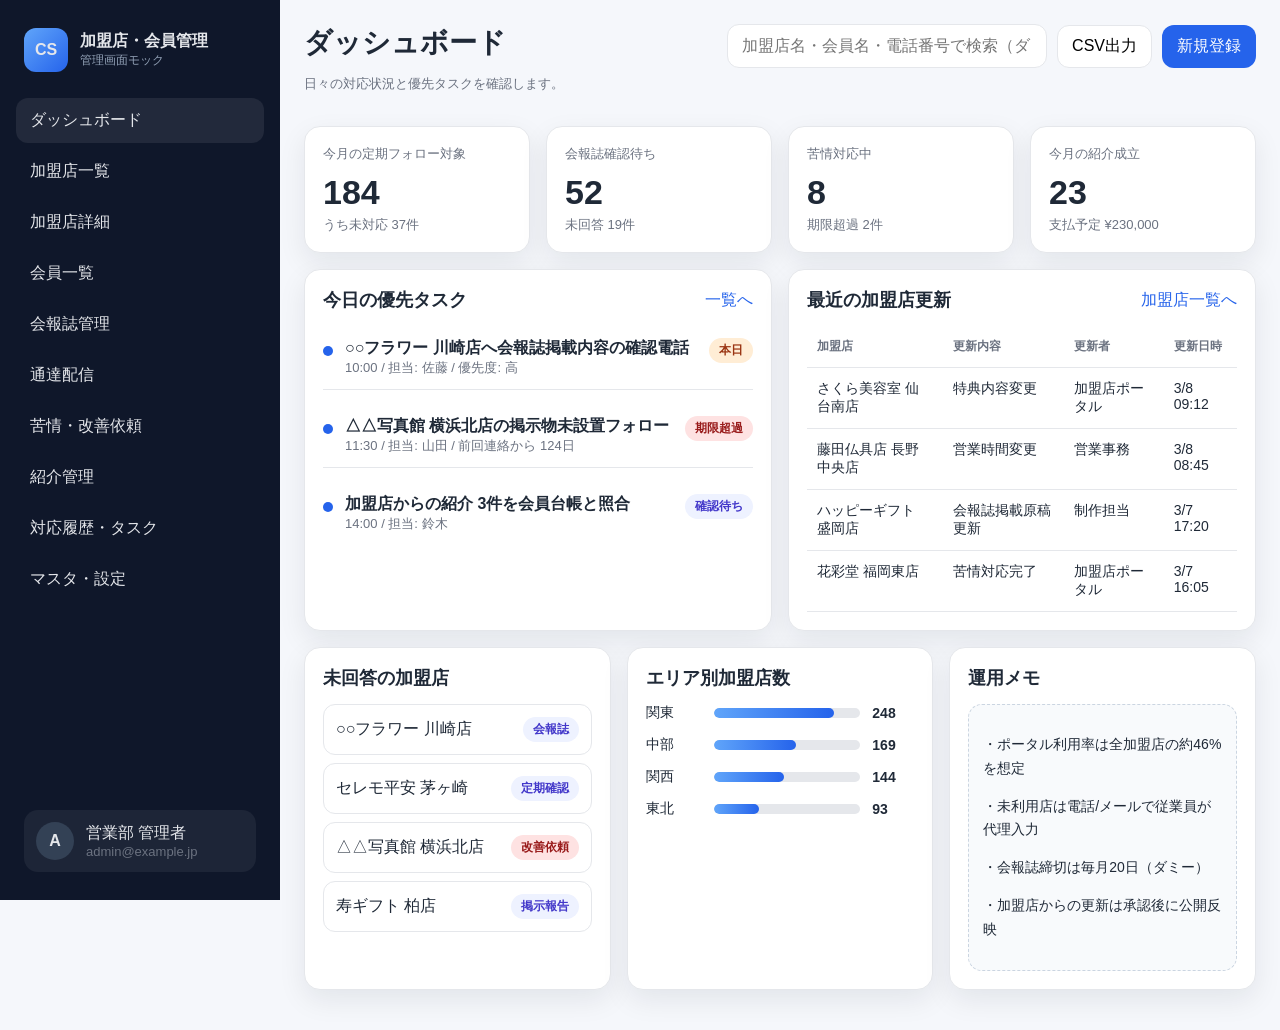
==== admin.html @ 4eaa5483 "Add files via upload" ====
<!DOCTYPE html>
<html lang="ja">
<head>
  <meta charset="UTF-8" />
  <meta name="viewport" content="width=device-width, initial-scale=1.0" />
  <title>管理画面モックアップ</title>
  <link rel="stylesheet" href="admin.css" />
</head>
<body>
  <div class="app-shell">
    <aside class="sidebar" id="sidebar">
      <div class="brand">
        <div class="brand-mark">CS</div>
        <div>
          <div class="brand-title">加盟店・会員管理</div>
          <div class="brand-sub">管理画面モック</div>
        </div>
      </div>

      <nav class="nav">
        <button class="nav-item active" data-page="dashboard">ダッシュボード</button>
        <button class="nav-item" data-page="merchants">加盟店一覧</button>
        <button class="nav-item" data-page="merchant-detail">加盟店詳細</button>
        <button class="nav-item" data-page="members">会員一覧</button>
        <button class="nav-item" data-page="magazine">会報誌管理</button>
        <button class="nav-item" data-page="notifications">通達配信</button>
        <button class="nav-item" data-page="complaints">苦情・改善依頼</button>
        <button class="nav-item" data-page="referrals">紹介管理</button>
        <button class="nav-item" data-page="tasks">対応履歴・タスク</button>
        <button class="nav-item" data-page="settings">マスタ・設定</button>
      </nav>

      <div class="sidebar-footer">
        <div class="user-chip">
          <div class="avatar">A</div>
          <div>
            <div class="user-name">営業部 管理者</div>
            <div class="muted">admin@example.jp</div>
          </div>
        </div>
      </div>
    </aside>

    <main class="main">
      <header class="topbar">
        <div class="topbar-left">
          <button class="icon-btn mobile-only" id="menuToggle">☰</button>
          <div>
            <h1 id="pageTitle">ダッシュボード</h1>
            <p class="muted" id="pageDesc">日々の対応状況と優先タスクを確認します。</p>
          </div>
        </div>
        <div class="topbar-actions">
          <input class="search" type="text" placeholder="加盟店名・会員名・電話番号で検索（ダミー）" />
          <button class="btn btn-secondary">CSV出力</button>
          <button class="btn btn-primary">新規登録</button>
        </div>
      </header>

      <section class="page active" data-page="dashboard">
        <div class="grid cols-4">
          <div class="stat-card"><div class="stat-label">今月の定期フォロー対象</div><div class="stat-value">184</div><div class="stat-sub">うち未対応 37件</div></div>
          <div class="stat-card"><div class="stat-label">会報誌確認待ち</div><div class="stat-value">52</div><div class="stat-sub">未回答 19件</div></div>
          <div class="stat-card"><div class="stat-label">苦情対応中</div><div class="stat-value">8</div><div class="stat-sub">期限超過 2件</div></div>
          <div class="stat-card"><div class="stat-label">今月の紹介成立</div><div class="stat-value">23</div><div class="stat-sub">支払予定 ¥230,000</div></div>
        </div>

        <div class="grid cols-2">
          <div class="panel">
            <div class="panel-header">
              <h2>今日の優先タスク</h2>
              <button class="text-btn" data-page-link="tasks">一覧へ</button>
            </div>
            <div class="timeline">
              <div class="timeline-item">
                <div class="dot"></div>
                <div>
                  <div class="item-title">○○フラワー 川崎店へ会報誌掲載内容の確認電話</div>
                  <div class="muted">10:00 / 担当: 佐藤 / 優先度: 高</div>
                </div>
                <span class="badge warning">本日</span>
              </div>
              <div class="timeline-item">
                <div class="dot"></div>
                <div>
                  <div class="item-title">△△写真館 横浜北店の掲示物未設置フォロー</div>
                  <div class="muted">11:30 / 担当: 山田 / 前回連絡から 124日</div>
                </div>
                <span class="badge danger">期限超過</span>
              </div>
              <div class="timeline-item">
                <div class="dot"></div>
                <div>
                  <div class="item-title">加盟店からの紹介 3件を会員台帳と照合</div>
                  <div class="muted">14:00 / 担当: 鈴木</div>
                </div>
                <span class="badge">確認待ち</span>
              </div>
            </div>
          </div>

          <div class="panel">
            <div class="panel-header">
              <h2>最近の加盟店更新</h2>
              <button class="text-btn" data-page-link="merchants">加盟店一覧へ</button>
            </div>
            <table class="table">
              <thead>
                <tr><th>加盟店</th><th>更新内容</th><th>更新者</th><th>更新日時</th></tr>
              </thead>
              <tbody>
                <tr><td>さくら美容室 仙台南店</td><td>特典内容変更</td><td>加盟店ポータル</td><td>3/8 09:12</td></tr>
                <tr><td>藤田仏具店 長野中央店</td><td>営業時間変更</td><td>営業事務</td><td>3/8 08:45</td></tr>
                <tr><td>ハッピーギフト 盛岡店</td><td>会報誌掲載原稿更新</td><td>制作担当</td><td>3/7 17:20</td></tr>
                <tr><td>花彩堂 福岡東店</td><td>苦情対応完了</td><td>加盟店ポータル</td><td>3/7 16:05</td></tr>
              </tbody>
            </table>
          </div>
        </div>

        <div class="grid cols-3">
          <div class="panel">
            <div class="panel-header"><h2>未回答の加盟店</h2></div>
            <div class="list">
              <div class="list-row"><span>○○フラワー 川崎店</span><span class="badge">会報誌</span></div>
              <div class="list-row"><span>セレモ平安 茅ヶ崎</span><span class="badge">定期確認</span></div>
              <div class="list-row"><span>△△写真館 横浜北店</span><span class="badge danger">改善依頼</span></div>
              <div class="list-row"><span>寿ギフト 柏店</span><span class="badge">掲示報告</span></div>
            </div>
          </div>
          <div class="panel">
            <div class="panel-header"><h2>エリア別加盟店数</h2></div>
            <div class="fake-chart">
              <div class="bar-row"><span>関東</span><div class="bar"><i style="width:82%"></i></div><b>248</b></div>
              <div class="bar-row"><span>中部</span><div class="bar"><i style="width:56%"></i></div><b>169</b></div>
              <div class="bar-row"><span>関西</span><div class="bar"><i style="width:48%"></i></div><b>144</b></div>
              <div class="bar-row"><span>東北</span><div class="bar"><i style="width:31%"></i></div><b>93</b></div>
            </div>
          </div>
          <div class="panel">
            <div class="panel-header"><h2>運用メモ</h2></div>
            <div class="note-box">
              <p>・ポータル利用率は全加盟店の約46%を想定</p>
              <p>・未利用店は電話/メールで従業員が代理入力</p>
              <p>・会報誌締切は毎月20日（ダミー）</p>
              <p>・加盟店からの更新は承認後に公開反映</p>
            </div>
          </div>
        </div>
      </section>

      <section class="page" data-page="merchants">
        <div class="panel">
          <div class="panel-header">
            <h2>加盟店一覧</h2>
            <div class="filters">
              <span class="chip active">すべて</span>
              <span class="chip">会報誌確認待ち</span>
              <span class="chip">定期フォロー対象</span>
              <span class="chip">ポータル未利用</span>
              <span class="chip">紹介実績あり</span>
            </div>
          </div>
          <table class="table">
            <thead>
              <tr>
                <th>加盟店名</th><th>エリア</th><th>運用区分</th><th>特典</th><th>最終連絡日</th><th>ステータス</th><th></th>
              </tr>
            </thead>
            <tbody>
              <tr>
                <td>○○フラワー 川崎店</td><td>関東</td><td>ポータル利用</td><td>供花 5%OFF</td><td>2025/12/21</td><td><span class="badge warning">会報誌確認待ち</span></td>
                <td><button class="text-btn" data-page-link="merchant-detail">詳細</button></td>
              </tr>
              <tr>
                <td>△△写真館 横浜北店</td><td>関東</td><td>電話中心</td><td>遺影写真 1枚無料</td><td>2025/11/04</td><td><span class="badge danger">改善依頼中</span></td>
                <td><button class="text-btn" data-page-link="merchant-detail">詳細</button></td>
              </tr>
              <tr>
                <td>さくら美容室 仙台南店</td><td>東北</td><td>ポータル利用</td><td>着付け 10%OFF</td><td>2026/03/08</td><td><span class="badge success">更新申請あり</span></td>
                <td><button class="text-btn" data-page-link="merchant-detail">詳細</button></td>
              </tr>
              <tr>
                <td>藤田仏具店 長野中央店</td><td>中部</td><td>メール中心</td><td>位牌刻印 無料</td><td>2026/02/27</td><td><span class="badge">通常</span></td>
                <td><button class="text-btn" data-page-link="merchant-detail">詳細</button></td>
              </tr>
              <tr>
                <td>花彩堂 福岡東店</td><td>九州</td><td>ポータル利用</td><td>供花配送 無料</td><td>2026/03/07</td><td><span class="badge success">対応完了</span></td>
                <td><button class="text-btn" data-page-link="merchant-detail">詳細</button></td>
              </tr>
            </tbody>
          </table>
        </div>
      </section>

      <section class="page" data-page="merchant-detail">
        <div class="grid cols-3 detail-grid">
          <div class="panel span-2">
            <div class="panel-header">
              <h2>加盟店詳細</h2>
              <div>
                <span class="badge success">契約中</span>
                <span class="badge">ポータル利用店</span>
              </div>
            </div>
            <div class="form-grid">
              <label>加盟店名<input value="○○フラワー 川崎店" /></label>
              <label>法人名<input value="株式会社サンプルフラワー" /></label>
              <label>担当者<input value="田中 花子" /></label>
              <label>電話番号<input value="044-123-4567" /></label>
              <label>メールアドレス<input value="shop-kawasaki@example.jp" /></label>
              <label>最終連絡日<input value="2025-12-21" /></label>
              <label class="span-2">住所<input value="神奈川県川崎市川崎区..." /></label>
              <label class="span-2">会員特典<input value="供花 5%OFF / 初回配送無料" /></label>
              <label class="span-2">掲載紹介文<textarea>地域密着で供花・法要装花を承っております。会員さまには供花5%OFFをご提供。</textarea></label>
            </div>
            <div class="actions">
              <button class="btn btn-secondary">下書き保存</button>
              <button class="btn btn-primary">更新反映</button>
            </div>
          </div>

          <div class="panel">
            <div class="panel-header"><h2>右サイド情報</h2></div>
            <div class="list">
              <div class="list-row"><span>会報誌掲載</span><span class="badge success">確認済み</span></div>
              <div class="list-row"><span>掲示物設置</span><span class="badge warning">写真未提出</span></div>
              <div class="list-row"><span>紹介件数(今月)</span><strong>2件</strong></div>
              <div class="list-row"><span>苦情件数(累計)</span><strong>1件</strong></div>
            </div>
          </div>
        </div>

        <div class="grid cols-2">
          <div class="panel">
            <div class="panel-header"><h2>対応履歴</h2></div>
            <div class="timeline compact">
              <div class="timeline-item"><div class="dot"></div><div><div class="item-title">会報誌掲載内容の確認</div><div class="muted">2026/03/01 / 電話 / 担当: 佐藤</div></div></div>
              <div class="timeline-item"><div class="dot"></div><div><div class="item-title">掲示物設置依頼メール送信</div><div class="muted">2026/02/25 / メール / 担当: 山田</div></div></div>
              <div class="timeline-item"><div class="dot"></div><div><div class="item-title">定期フォロー（変更なし）</div><div class="muted">2025/12/21 / 電話 / 担当: 鈴木</div></div></div>
            </div>
          </div>

          <div class="panel">
            <div class="panel-header"><h2>会報誌・POP関連</h2></div>
            <div class="card-stack">
              <div class="sub-card">
                <div class="sub-card-title">次号会報誌 原稿</div>
                <div class="muted">締切: 2026/03/20 / 状態: 確認済み</div>
              </div>
              <div class="sub-card">
                <div class="sub-card-title">店舗POP（A4）</div>
                <div class="muted">最終出力: 2026/02/15 / 状態: 再送待ち</div>
              </div>
              <div class="sub-card">
                <div class="sub-card-title">掲載画像</div>
                <div class="muted">店舗外観 1枚 / 供花写真 2枚</div>
              </div>
            </div>
          </div>
        </div>
      </section>

      <section class="page" data-page="members">
        <div class="panel">
          <div class="panel-header"><h2>会員一覧</h2></div>
          <table class="table">
            <thead><tr><th>会員番号</th><th>氏名</th><th>入会日</th><th>入会経路</th><th>紹介元加盟店</th><th>状態</th></tr></thead>
            <tbody>
              <tr><td>M-000128</td><td>山田 太郎</td><td>2026/02/18</td><td>葬祭サービス利用</td><td>○○フラワー 川崎店</td><td><span class="badge success">有効</span></td></tr>
              <tr><td>M-000129</td><td>鈴木 花子</td><td>2026/02/20</td><td>紹介登録</td><td>花彩堂 福岡東店</td><td><span class="badge success">有効</span></td></tr>
              <tr><td>M-000130</td><td>田中 一郎</td><td>2026/02/28</td><td>冠婚サービス利用</td><td>-</td><td><span class="badge">仮登録</span></td></tr>
            </tbody>
          </table>
        </div>
      </section>

      <section class="page" data-page="magazine">
        <div class="grid cols-2">
          <div class="panel">
            <div class="panel-header"><h2>次号進行状況</h2></div>
            <div class="list">
              <div class="list-row"><span>掲載対象加盟店</span><strong>120店</strong></div>
              <div class="list-row"><span>確認済み</span><strong>68店</strong></div>
              <div class="list-row"><span>修正あり</span><strong>14店</strong></div>
              <div class="list-row"><span>未回答</span><strong>38店</strong></div>
            </div>
          </div>
          <div class="panel">
            <div class="panel-header"><h2>掲載確認待ち</h2></div>
            <div class="list">
              <div class="list-row"><span>○○フラワー 川崎店</span><span class="badge warning">未回答</span></div>
              <div class="list-row"><span>セレモ平安 茅ヶ崎</span><span class="badge warning">未回答</span></div>
              <div class="list-row"><span>寿ギフト 柏店</span><span class="badge">修正依頼</span></div>
            </div>
          </div>
        </div>
      </section>

      <section class="page" data-page="notifications">
        <div class="grid cols-2">
          <div class="panel">
            <div class="panel-header"><h2>通達作成</h2></div>
            <div class="form-grid">
              <label class="span-2">件名<input value="会報誌掲載内容ご確認のお願い" /></label>
              <label>宛先区分<select><option>全加盟店</option><option>関東エリア</option><option>会報誌掲載対象のみ</option></select></label>
              <label>送信方法<select><option>メール＋ポータル通知</option><option>メールのみ</option></select></label>
              <label class="span-2">本文<textarea>次号会報誌に掲載予定の内容をご確認ください。ポータルからご回答をお願いいたします。</textarea></label>
            </div>
            <div class="actions"><button class="btn btn-secondary">下書き保存</button><button class="btn btn-primary">送信</button></div>
          </div>
          <div class="panel">
            <div class="panel-header"><h2>送信履歴</h2></div>
            <table class="table">
              <thead><tr><th>件名</th><th>対象</th><th>送信日</th><th>状態</th></tr></thead>
              <tbody>
                <tr><td>会報誌掲載内容ご確認のお願い</td><td>掲載対象 120店</td><td>2026/03/01</td><td><span class="badge success">送信済み</span></td></tr>
                <tr><td>掲示物設置報告のお願い</td><td>全加盟店</td><td>2026/02/15</td><td><span class="badge success">送信済み</span></td></tr>
                <tr><td>年末年始営業時間確認</td><td>全加盟店</td><td>2025/12/01</td><td><span class="badge">完了</span></td></tr>
              </tbody>
            </table>
          </div>
        </div>
      </section>

      <section class="page" data-page="complaints">
        <div class="panel">
          <div class="panel-header"><h2>苦情・改善依頼</h2></div>
          <table class="table">
            <thead><tr><th>受付日</th><th>加盟店</th><th>内容</th><th>期限</th><th>状態</th></tr></thead>
            <tbody>
              <tr><td>2026/03/03</td><td>△△写真館 横浜北店</td><td>特典適用の説明不足</td><td>2026/03/10</td><td><span class="badge danger">対応中</span></td></tr>
              <tr><td>2026/02/26</td><td>花彩堂 福岡東店</td><td>接客態度に関するご意見</td><td>2026/03/05</td><td><span class="badge success">完了</span></td></tr>
            </tbody>
          </table>
        </div>
      </section>

      <section class="page" data-page="referrals">
        <div class="grid cols-2">
          <div class="panel">
            <div class="panel-header"><h2>紹介実績</h2></div>
            <table class="table">
              <thead><tr><th>紹介日</th><th>加盟店</th><th>被紹介者</th><th>成立日</th><th>紹介料</th><th>状態</th></tr></thead>
              <tbody>
                <tr><td>2026/02/10</td><td>○○フラワー 川崎店</td><td>山田 太郎</td><td>2026/02/18</td><td>¥10,000</td><td><span class="badge success">支払対象</span></td></tr>
                <tr><td>2026/02/13</td><td>花彩堂 福岡東店</td><td>鈴木 花子</td><td>2026/02/20</td><td>¥10,000</td><td><span class="badge success">支払対象</span></td></tr>
                <tr><td>2026/03/01</td><td>藤田仏具店 長野中央店</td><td>高橋 次郎</td><td>-</td><td>-</td><td><span class="badge">照合中</span></td></tr>
              </tbody>
            </table>
          </div>
          <div class="panel">
            <div class="panel-header"><h2>月次集計</h2></div>
            <div class="list">
              <div class="list-row"><span>2月 紹介成立件数</span><strong>18件</strong></div>
              <div class="list-row"><span>2月 支払予定額</span><strong>¥180,000</strong></div>
              <div class="list-row"><span>今月 受付件数</span><strong>6件</strong></div>
            </div>
          </div>
        </div>
      </section>

      <section class="page" data-page="tasks">
        <div class="panel">
          <div class="panel-header"><h2>対応履歴・タスク一覧</h2></div>
          <table class="table">
            <thead><tr><th>期限</th><th>加盟店</th><th>内容</th><th>担当</th><th>状態</th></tr></thead>
            <tbody>
              <tr><td>2026/03/08</td><td>○○フラワー 川崎店</td><td>会報誌確認の電話</td><td>佐藤</td><td><span class="badge warning">本日対応</span></td></tr>
              <tr><td>2026/03/07</td><td>△△写真館 横浜北店</td><td>改善依頼フォロー</td><td>山田</td><td><span class="badge danger">期限超過</span></td></tr>
              <tr><td>2026/03/12</td><td>寿ギフト 柏店</td><td>掲示写真提出の再依頼</td><td>鈴木</td><td><span class="badge">未着手</span></td></tr>
            </tbody>
          </table>
        </div>
      </section>

      <section class="page" data-page="settings">
        <div class="grid cols-3">
          <div class="panel"><div class="panel-header"><h2>マスタ</h2></div><div class="list"><div class="list-row"><span>エリア</span><span>9区分</span></div><div class="list-row"><span>業種</span><span>17種別</span></div><div class="list-row"><span>対応種別</span><span>12種別</span></div></div></div>
          <div class="panel"><div class="panel-header"><h2>通知設定</h2></div><div class="list"><div class="list-row"><span>未回答リマインド</span><span>7日後</span></div><div class="list-row"><span>会報誌締切前通知</span><span>3日前</span></div></div></div>
          <div class="panel"><div class="panel-header"><h2>権限</h2></div><div class="list"><div class="list-row"><span>管理者</span><span>3名</span></div><div class="list-row"><span>営業担当</span><span>12名</span></div><div class="list-row"><span>制作担当</span><span>4名</span></div></div></div>
        </div>
      </section>
    </main>
  </div>

  <script src="admin.js"></script>
</body>
</html>
---- admin.css ----
* { box-sizing: border-box; }
:root{
  --bg:#f5f7fb; --panel:#ffffff; --line:#e5e7eb; --text:#1f2937; --muted:#6b7280;
  --primary:#2563eb; --primary-soft:#dbeafe; --success:#16a34a; --warning:#d97706; --danger:#dc2626;
  --shadow: 0 10px 28px rgba(15,23,42,.08);
  --radius: 16px;
}
html,body{margin:0;padding:0;font-family:-apple-system,BlinkMacSystemFont,"Segoe UI",sans-serif;color:var(--text);background:var(--bg);}
button,input,select,textarea{font:inherit;}
.app-shell{display:grid;grid-template-columns:280px 1fr;min-height:100vh;}
.sidebar{background:#0f172a;color:#e5e7eb;padding:20px 16px;display:flex;flex-direction:column;gap:18px;position:sticky;top:0;height:100vh;}
.brand{display:flex;align-items:center;gap:12px;padding:8px;}
.brand-mark{width:44px;height:44px;border-radius:12px;background:linear-gradient(135deg,#60a5fa,#2563eb);display:grid;place-items:center;font-weight:700;}
.brand-title{font-weight:700;}
.brand-sub{font-size:12px;color:#94a3b8;}
.nav{display:flex;flex-direction:column;gap:6px;}
.nav-item{background:transparent;color:inherit;border:0;text-align:left;padding:12px 14px;border-radius:12px;cursor:pointer;}
.nav-item:hover,.nav-item.active{background:rgba(255,255,255,.08);}
.sidebar-footer{margin-top:auto;padding:8px;}
.user-chip{display:flex;align-items:center;gap:12px;background:rgba(255,255,255,.06);padding:12px;border-radius:14px;}
.avatar{width:38px;height:38px;border-radius:50%;background:#334155;display:grid;place-items:center;font-weight:700;}
.main{padding:24px;}
.topbar{display:flex;justify-content:space-between;gap:16px;align-items:flex-start;margin-bottom:20px;}
.topbar h1{margin:0 0 4px;font-size:28px;}
.muted{color:var(--muted);font-size:13px;}
.topbar-actions{display:flex;gap:10px;align-items:center;flex-wrap:wrap;}
.search{min-width:320px;border:1px solid var(--line);background:#fff;border-radius:12px;padding:12px 14px;}
.btn,.icon-btn,.text-btn,.chip{border:1px solid transparent;border-radius:12px;padding:10px 14px;background:#fff;cursor:pointer;}
.btn-primary{background:var(--primary);color:#fff;}
.btn-secondary{border-color:var(--line);}
.text-btn{background:transparent;color:var(--primary);padding:0;border:0;}
.icon-btn{width:40px;height:40px;display:grid;place-items:center}
.mobile-only{display:none;}

.grid{display:grid;gap:16px;margin-bottom:16px;}
.cols-4{grid-template-columns:repeat(4,minmax(0,1fr));}
.cols-3{grid-template-columns:repeat(3,minmax(0,1fr));}
.cols-2{grid-template-columns:repeat(2,minmax(0,1fr));}
.span-2{grid-column:span 2;}
.panel,.stat-card{background:var(--panel);border:1px solid var(--line);border-radius:var(--radius);box-shadow:var(--shadow);}
.panel{padding:18px;}
.panel-header{display:flex;justify-content:space-between;align-items:center;gap:12px;margin-bottom:14px;}
.panel-header h2{margin:0;font-size:18px;}
.stat-card{padding:18px;}
.stat-label{font-size:13px;color:var(--muted);}
.stat-value{font-size:34px;font-weight:800;margin:10px 0 4px;}
.stat-sub{font-size:13px;color:var(--muted);}
.filters{display:flex;gap:8px;flex-wrap:wrap;}
.chip{font-size:12px;border-color:var(--line);background:#fff;}
.chip.active{background:var(--primary-soft);color:var(--primary);border-color:transparent;}
.table{width:100%;border-collapse:collapse;}
.table th,.table td{padding:12px 10px;border-bottom:1px solid var(--line);text-align:left;font-size:14px;vertical-align:top;}
.table th{font-size:12px;color:var(--muted);font-weight:700;}
.badge{display:inline-flex;align-items:center;justify-content:center;padding:4px 10px;border-radius:999px;background:#eef2ff;color:#4338ca;font-size:12px;font-weight:600;white-space:nowrap;}
.badge.success{background:#dcfce7;color:#166534;}
.badge.warning{background:#ffedd5;color:#9a3412;}
.badge.danger{background:#fee2e2;color:#991b1b;}

.timeline{display:flex;flex-direction:column;gap:14px;}
.timeline-item{display:grid;grid-template-columns:auto 1fr auto;gap:12px;align-items:flex-start;padding:12px 0;border-bottom:1px solid var(--line);}
.timeline.compact .timeline-item{grid-template-columns:auto 1fr;}
.timeline-item:last-child{border-bottom:0;}
.dot{width:10px;height:10px;background:var(--primary);border-radius:50%;margin-top:8px;}
.item-title{font-weight:600;}
.list{display:flex;flex-direction:column;gap:8px;}
.list-row{display:flex;justify-content:space-between;gap:10px;align-items:center;padding:12px;border:1px solid var(--line);border-radius:12px;background:#fff;}
.fake-chart{display:flex;flex-direction:column;gap:14px;}
.bar-row{display:grid;grid-template-columns:56px 1fr 42px;gap:12px;align-items:center;font-size:14px;}
.bar{height:10px;background:#e5e7eb;border-radius:999px;overflow:hidden;}
.bar i{display:block;height:100%;background:linear-gradient(90deg,#60a5fa,#2563eb);border-radius:999px;}
.note-box{font-size:14px;line-height:1.7;background:#f8fafc;border:1px dashed #cbd5e1;padding:14px;border-radius:14px;}
.detail-grid{align-items:start;}
.form-grid{display:grid;grid-template-columns:repeat(2,minmax(0,1fr));gap:14px;}
.form-grid label{display:flex;flex-direction:column;gap:8px;font-size:13px;color:var(--muted);}
input,select,textarea{border:1px solid var(--line);border-radius:12px;padding:12px 12px;background:#fff;color:var(--text);}
textarea{min-height:100px;resize:vertical;}
.actions{display:flex;gap:10px;justify-content:flex-end;margin-top:16px;}
.card-stack{display:flex;flex-direction:column;gap:10px;}
.sub-card{padding:14px;border:1px solid var(--line);border-radius:14px;background:#fff;}
.sub-card-title{font-weight:700;margin-bottom:4px;}
.page{display:none;}
.page.active{display:block;}

@media (max-width: 1100px){
  .cols-4,.cols-3{grid-template-columns:repeat(2,minmax(0,1fr));}
  .app-shell{grid-template-columns:1fr;}
  .sidebar{position:fixed;left:-100%;z-index:30;transition:left .25s ease;width:280px;}
  .sidebar.open{left:0;}
  .mobile-only{display:grid;}
}
@media (max-width: 760px){
  .main{padding:16px;}
  .topbar{flex-direction:column;}
  .topbar-actions{width:100%;}
  .search{min-width:unset;width:100%;}
  .cols-2,.cols-3,.cols-4,.form-grid{grid-template-columns:1fr;}
  .span-2{grid-column:auto;}
  .table{display:block;overflow:auto;white-space:nowrap;}
}
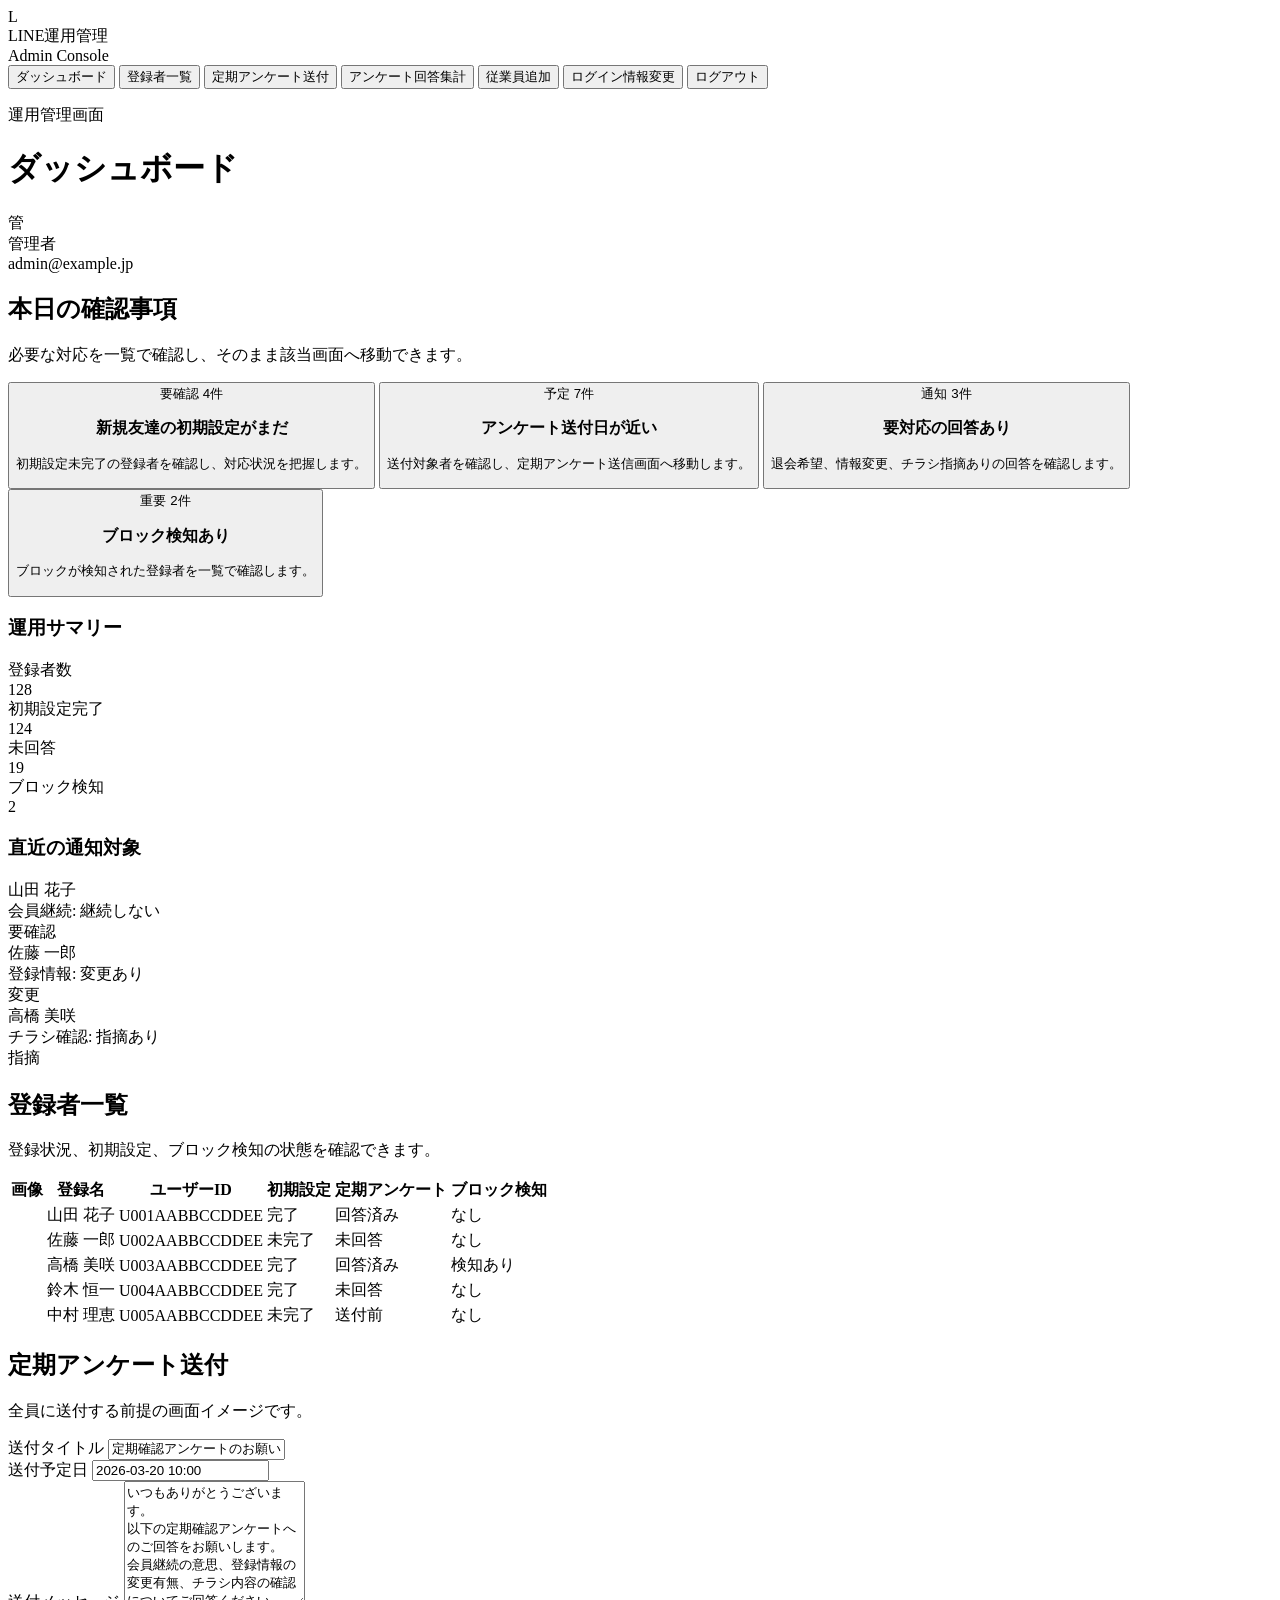
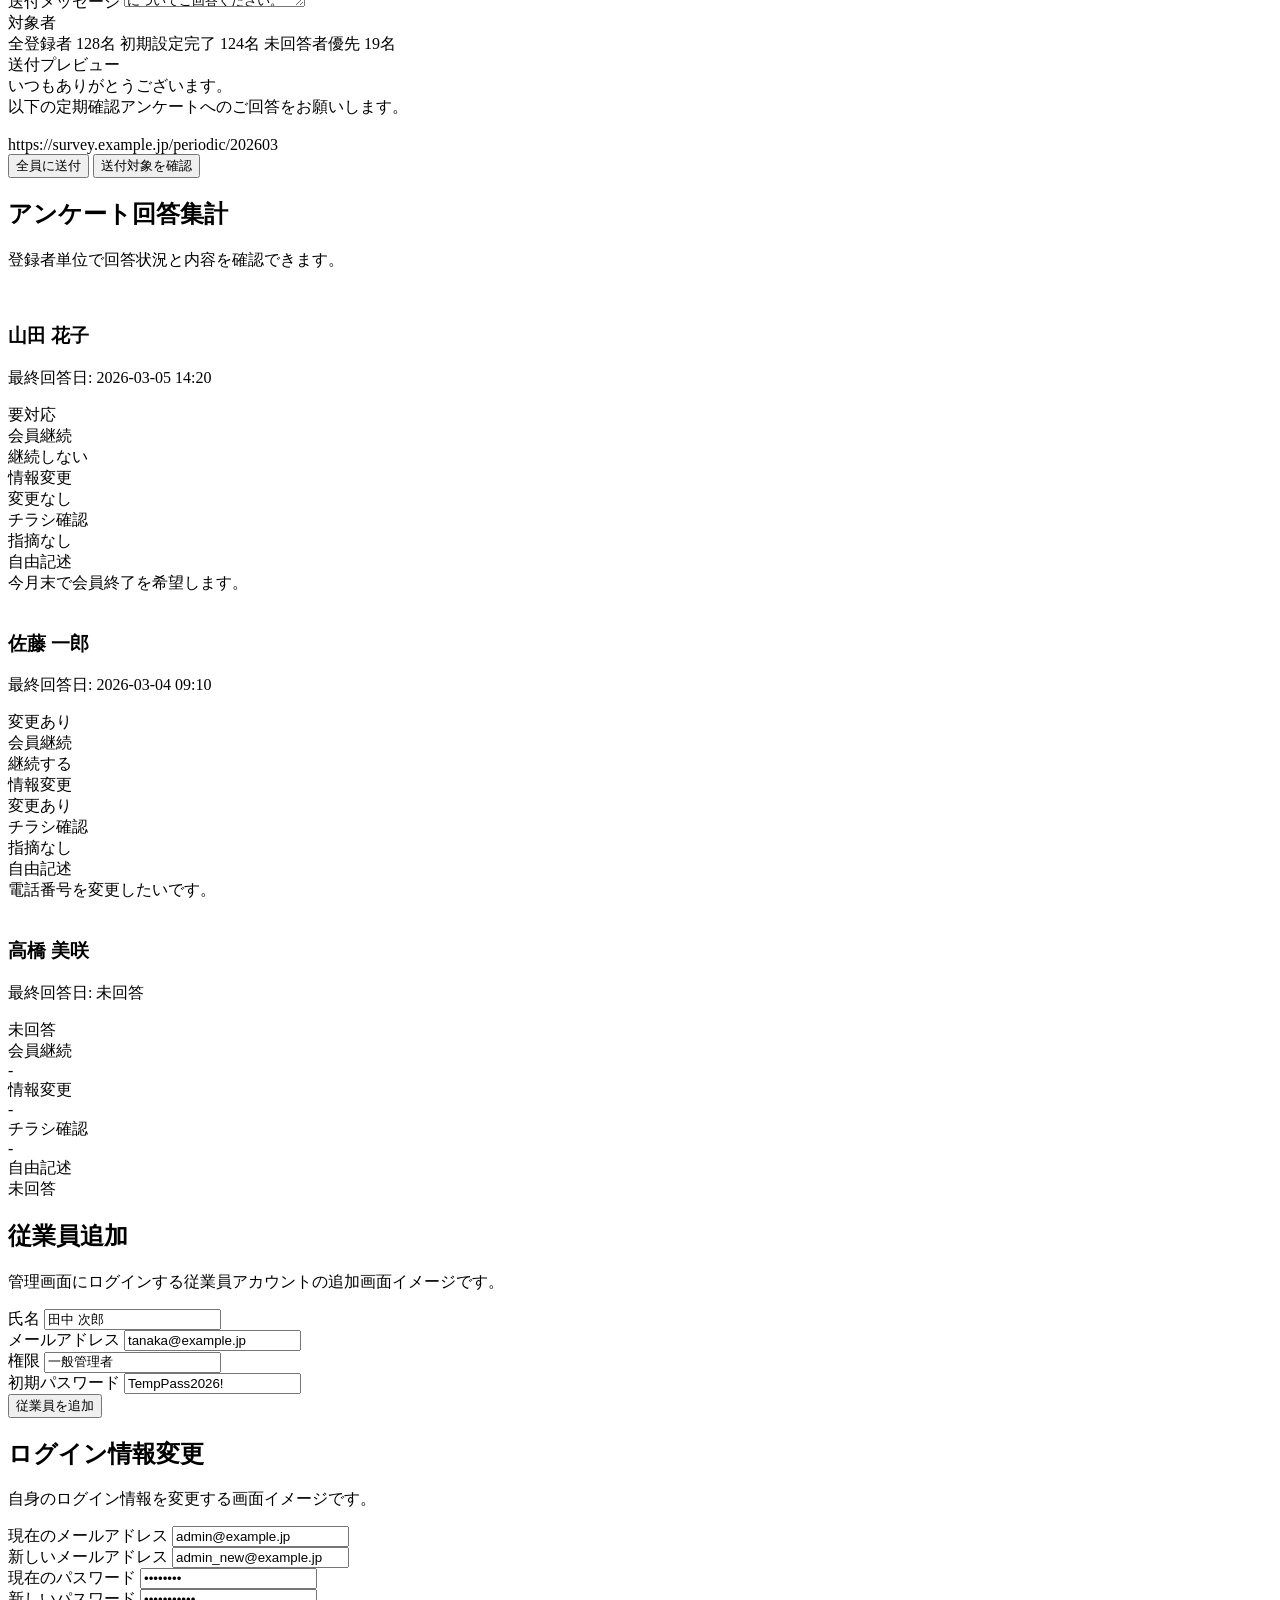
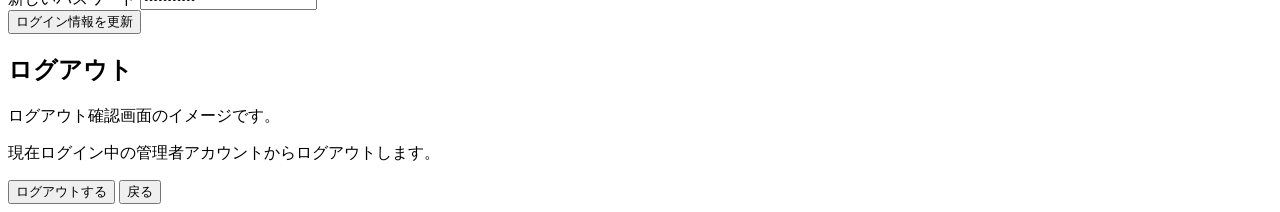
==== commit 899d6d8a: "Update admin.html" ====
--- a/admin.html
+++ b/admin.html
@@ -1,389 +1,473 @@
 <!DOCTYPE html>
 <html lang="ja">
 <head>
-  <meta charset="UTF-8" />
-  <meta name="viewport" content="width=device-width, initial-scale=1.0" />
-  <title>管理画面モックアップ</title>
-  <link rel="stylesheet" href="admin.css" />
+  <meta charset="UTF-8">
+  <meta name="viewport" content="width=device-width, initial-scale=1.0">
+  <title>管理画面モック</title>
+  <link rel="stylesheet" href="styles.css">
 </head>
 <body>
-  <div class="app-shell">
-    <aside class="sidebar" id="sidebar">
-      <div class="brand">
-        <div class="brand-mark">CS</div>
+  <div class="app">
+    <aside class="sidebar">
+      <div class="sidebar__brand">
+        <div class="sidebar__logo">L</div>
         <div>
-          <div class="brand-title">加盟店・会員管理</div>
-          <div class="brand-sub">管理画面モック</div>
+          <div class="sidebar__title">LINE運用管理</div>
+          <div class="sidebar__sub">Admin Console</div>
         </div>
       </div>
 
-      <nav class="nav">
-        <button class="nav-item active" data-page="dashboard">ダッシュボード</button>
-        <button class="nav-item" data-page="merchants">加盟店一覧</button>
-        <button class="nav-item" data-page="merchant-detail">加盟店詳細</button>
-        <button class="nav-item" data-page="members">会員一覧</button>
-        <button class="nav-item" data-page="magazine">会報誌管理</button>
-        <button class="nav-item" data-page="notifications">通達配信</button>
-        <button class="nav-item" data-page="complaints">苦情・改善依頼</button>
-        <button class="nav-item" data-page="referrals">紹介管理</button>
-        <button class="nav-item" data-page="tasks">対応履歴・タスク</button>
-        <button class="nav-item" data-page="settings">マスタ・設定</button>
+      <nav class="sidebar__nav">
+        <button class="nav-link is-active" data-view="dashboardView" type="button">ダッシュボード</button>
+        <button class="nav-link" data-view="membersView" type="button">登録者一覧</button>
+        <button class="nav-link" data-view="surveySendView" type="button">定期アンケート送付</button>
+        <button class="nav-link" data-view="surveyResultsView" type="button">アンケート回答集計</button>
+        <button class="nav-link" data-view="staffView" type="button">従業員追加</button>
+        <button class="nav-link" data-view="accountView" type="button">ログイン情報変更</button>
+        <button class="nav-link" data-view="logoutView" type="button">ログアウト</button>
       </nav>
-
-      <div class="sidebar-footer">
-        <div class="user-chip">
-          <div class="avatar">A</div>
+    </aside>
+
+    <div class="main-shell">
+      <header class="topbar">
+        <div>
+          <p class="topbar__eyebrow">運用管理画面</p>
+          <h1 id="pageTitle" class="topbar__title">ダッシュボード</h1>
+        </div>
+
+        <div class="topbar__user">
+          <div class="topbar__avatar">管</div>
           <div>
-            <div class="user-name">営業部 管理者</div>
-            <div class="muted">admin@example.jp</div>
-          </div>
-        </div>
-      </div>
-    </aside>
-
-    <main class="main">
-      <header class="topbar">
-        <div class="topbar-left">
-          <button class="icon-btn mobile-only" id="menuToggle">☰</button>
-          <div>
-            <h1 id="pageTitle">ダッシュボード</h1>
-            <p class="muted" id="pageDesc">日々の対応状況と優先タスクを確認します。</p>
-          </div>
-        </div>
-        <div class="topbar-actions">
-          <input class="search" type="text" placeholder="加盟店名・会員名・電話番号で検索（ダミー）" />
-          <button class="btn btn-secondary">CSV出力</button>
-          <button class="btn btn-primary">新規登録</button>
+            <div class="topbar__name">管理者</div>
+            <div class="topbar__role">admin@example.jp</div>
+          </div>
         </div>
       </header>
 
-      <section class="page active" data-page="dashboard">
-        <div class="grid cols-4">
-          <div class="stat-card"><div class="stat-label">今月の定期フォロー対象</div><div class="stat-value">184</div><div class="stat-sub">うち未対応 37件</div></div>
-          <div class="stat-card"><div class="stat-label">会報誌確認待ち</div><div class="stat-value">52</div><div class="stat-sub">未回答 19件</div></div>
-          <div class="stat-card"><div class="stat-label">苦情対応中</div><div class="stat-value">8</div><div class="stat-sub">期限超過 2件</div></div>
-          <div class="stat-card"><div class="stat-label">今月の紹介成立</div><div class="stat-value">23</div><div class="stat-sub">支払予定 ¥230,000</div></div>
-        </div>
-
-        <div class="grid cols-2">
+      <main class="content">
+        <section id="dashboardView" class="view is-active">
+          <div class="hero-card">
+            <div>
+              <h2 class="section-title">本日の確認事項</h2>
+              <p class="section-text">必要な対応を一覧で確認し、そのまま該当画面へ移動できます。</p>
+            </div>
+          </div>
+
+          <div class="task-grid">
+            <button class="task-card task-card--alert" type="button" data-view="membersView">
+              <div class="task-card__head">
+                <span class="task-card__badge">要確認</span>
+                <span class="task-card__count">4件</span>
+              </div>
+              <h3>新規友達の初期設定がまだ</h3>
+              <p>初期設定未完了の登録者を確認し、対応状況を把握します。</p>
+            </button>
+
+            <button class="task-card" type="button" data-view="surveySendView">
+              <div class="task-card__head">
+                <span class="task-card__badge">予定</span>
+                <span class="task-card__count">7件</span>
+              </div>
+              <h3>アンケート送付日が近い</h3>
+              <p>送付対象者を確認し、定期アンケート送信画面へ移動します。</p>
+            </button>
+
+            <button class="task-card task-card--warning" type="button" data-view="surveyResultsView">
+              <div class="task-card__head">
+                <span class="task-card__badge">通知</span>
+                <span class="task-card__count">3件</span>
+              </div>
+              <h3>要対応の回答あり</h3>
+              <p>退会希望、情報変更、チラシ指摘ありの回答を確認します。</p>
+            </button>
+
+            <button class="task-card task-card--danger" type="button" data-view="membersView">
+              <div class="task-card__head">
+                <span class="task-card__badge">重要</span>
+                <span class="task-card__count">2件</span>
+              </div>
+              <h3>ブロック検知あり</h3>
+              <p>ブロックが検知された登録者を一覧で確認します。</p>
+            </button>
+          </div>
+
+          <div class="panel-grid">
+            <section class="panel">
+              <div class="panel__header">
+                <h3 class="panel__title">運用サマリー</h3>
+              </div>
+              <div class="stats-grid">
+                <div class="stat-card">
+                  <div class="stat-card__label">登録者数</div>
+                  <div class="stat-card__value">128</div>
+                </div>
+                <div class="stat-card">
+                  <div class="stat-card__label">初期設定完了</div>
+                  <div class="stat-card__value">124</div>
+                </div>
+                <div class="stat-card">
+                  <div class="stat-card__label">未回答</div>
+                  <div class="stat-card__value">19</div>
+                </div>
+                <div class="stat-card">
+                  <div class="stat-card__label">ブロック検知</div>
+                  <div class="stat-card__value">2</div>
+                </div>
+              </div>
+            </section>
+
+            <section class="panel">
+              <div class="panel__header">
+                <h3 class="panel__title">直近の通知対象</h3>
+              </div>
+              <div class="simple-list">
+                <div class="simple-list__item">
+                  <div>
+                    <div class="simple-list__title">山田 花子</div>
+                    <div class="simple-list__meta">会員継続: 継続しない</div>
+                  </div>
+                  <span class="pill pill--danger">要確認</span>
+                </div>
+                <div class="simple-list__item">
+                  <div>
+                    <div class="simple-list__title">佐藤 一郎</div>
+                    <div class="simple-list__meta">登録情報: 変更あり</div>
+                  </div>
+                  <span class="pill pill--warning">変更</span>
+                </div>
+                <div class="simple-list__item">
+                  <div>
+                    <div class="simple-list__title">高橋 美咲</div>
+                    <div class="simple-list__meta">チラシ確認: 指摘あり</div>
+                  </div>
+                  <span class="pill pill--warning">指摘</span>
+                </div>
+              </div>
+            </section>
+          </div>
+        </section>
+
+        <section id="membersView" class="view">
           <div class="panel">
-            <div class="panel-header">
-              <h2>今日の優先タスク</h2>
-              <button class="text-btn" data-page-link="tasks">一覧へ</button>
-            </div>
-            <div class="timeline">
-              <div class="timeline-item">
-                <div class="dot"></div>
-                <div>
-                  <div class="item-title">○○フラワー 川崎店へ会報誌掲載内容の確認電話</div>
-                  <div class="muted">10:00 / 担当: 佐藤 / 優先度: 高</div>
-                </div>
-                <span class="badge warning">本日</span>
-              </div>
-              <div class="timeline-item">
-                <div class="dot"></div>
-                <div>
-                  <div class="item-title">△△写真館 横浜北店の掲示物未設置フォロー</div>
-                  <div class="muted">11:30 / 担当: 山田 / 前回連絡から 124日</div>
-                </div>
-                <span class="badge danger">期限超過</span>
-              </div>
-              <div class="timeline-item">
-                <div class="dot"></div>
-                <div>
-                  <div class="item-title">加盟店からの紹介 3件を会員台帳と照合</div>
-                  <div class="muted">14:00 / 担当: 鈴木</div>
-                </div>
-                <span class="badge">確認待ち</span>
-              </div>
-            </div>
-          </div>
-
+            <div class="panel__header panel__header--stack">
+              <div>
+                <h2 class="section-title">登録者一覧</h2>
+                <p class="section-text">登録状況、初期設定、ブロック検知の状態を確認できます。</p>
+              </div>
+            </div>
+
+            <div class="table-wrap">
+              <table class="data-table">
+                <thead>
+                  <tr>
+                    <th>画像</th>
+                    <th>登録名</th>
+                    <th>ユーザーID</th>
+                    <th>初期設定</th>
+                    <th>定期アンケート</th>
+                    <th>ブロック検知</th>
+                  </tr>
+                </thead>
+                <tbody>
+                  <tr>
+                    <td><img class="avatar" src="https://picsum.photos/seed/member01/64/64" alt=""></td>
+                    <td>山田 花子</td>
+                    <td><span class="mono">U001AABBCCDDEE</span></td>
+                    <td><span class="pill pill--success">完了</span></td>
+                    <td><span class="pill">回答済み</span></td>
+                    <td><span class="pill pill--neutral">なし</span></td>
+                  </tr>
+                  <tr>
+                    <td><img class="avatar" src="https://picsum.photos/seed/member02/64/64" alt=""></td>
+                    <td>佐藤 一郎</td>
+                    <td><span class="mono">U002AABBCCDDEE</span></td>
+                    <td><span class="pill pill--warning">未完了</span></td>
+                    <td><span class="pill pill--warning">未回答</span></td>
+                    <td><span class="pill pill--neutral">なし</span></td>
+                  </tr>
+                  <tr>
+                    <td><img class="avatar" src="https://picsum.photos/seed/member03/64/64" alt=""></td>
+                    <td>高橋 美咲</td>
+                    <td><span class="mono">U003AABBCCDDEE</span></td>
+                    <td><span class="pill pill--success">完了</span></td>
+                    <td><span class="pill">回答済み</span></td>
+                    <td><span class="pill pill--danger">検知あり</span></td>
+                  </tr>
+                  <tr>
+                    <td><img class="avatar" src="https://picsum.photos/seed/member04/64/64" alt=""></td>
+                    <td>鈴木 恒一</td>
+                    <td><span class="mono">U004AABBCCDDEE</span></td>
+                    <td><span class="pill pill--success">完了</span></td>
+                    <td><span class="pill pill--warning">未回答</span></td>
+                    <td><span class="pill pill--neutral">なし</span></td>
+                  </tr>
+                  <tr>
+                    <td><img class="avatar" src="https://picsum.photos/seed/member05/64/64" alt=""></td>
+                    <td>中村 理恵</td>
+                    <td><span class="mono">U005AABBCCDDEE</span></td>
+                    <td><span class="pill pill--warning">未完了</span></td>
+                    <td><span class="pill pill--neutral">送付前</span></td>
+                    <td><span class="pill pill--neutral">なし</span></td>
+                  </tr>
+                </tbody>
+              </table>
+            </div>
+          </div>
+        </section>
+
+        <section id="surveySendView" class="view">
           <div class="panel">
-            <div class="panel-header">
-              <h2>最近の加盟店更新</h2>
-              <button class="text-btn" data-page-link="merchants">加盟店一覧へ</button>
-            </div>
-            <table class="table">
-              <thead>
-                <tr><th>加盟店</th><th>更新内容</th><th>更新者</th><th>更新日時</th></tr>
-              </thead>
-              <tbody>
-                <tr><td>さくら美容室 仙台南店</td><td>特典内容変更</td><td>加盟店ポータル</td><td>3/8 09:12</td></tr>
-                <tr><td>藤田仏具店 長野中央店</td><td>営業時間変更</td><td>営業事務</td><td>3/8 08:45</td></tr>
-                <tr><td>ハッピーギフト 盛岡店</td><td>会報誌掲載原稿更新</td><td>制作担当</td><td>3/7 17:20</td></tr>
-                <tr><td>花彩堂 福岡東店</td><td>苦情対応完了</td><td>加盟店ポータル</td><td>3/7 16:05</td></tr>
-              </tbody>
-            </table>
-          </div>
-        </div>
-
-        <div class="grid cols-3">
+            <div class="panel__header panel__header--stack">
+              <div>
+                <h2 class="section-title">定期アンケート送付</h2>
+                <p class="section-text">全員に送付する前提の画面イメージです。</p>
+              </div>
+            </div>
+
+            <div class="form-grid">
+              <div class="field">
+                <label>送付タイトル</label>
+                <input type="text" value="定期確認アンケートのお願い" readonly>
+              </div>
+              <div class="field">
+                <label>送付予定日</label>
+                <input type="text" value="2026-03-20 10:00" readonly>
+              </div>
+            </div>
+
+            <div class="field">
+              <label>送付メッセージ</label>
+              <textarea rows="8" readonly>いつもありがとうございます。
+以下の定期確認アンケートへのご回答をお願いします。
+会員継続の意思、登録情報の変更有無、チラシ内容の確認についてご回答ください。</textarea>
+            </div>
+
+            <div class="field">
+              <label>対象者</label>
+              <div class="selection-box">
+                <span class="selection-chip">全登録者 128名</span>
+                <span class="selection-chip">初期設定完了 124名</span>
+                <span class="selection-chip">未回答者優先 19名</span>
+              </div>
+            </div>
+
+            <div class="preview-card">
+              <div class="preview-card__label">送付プレビュー</div>
+              <div class="line-preview">
+                <div class="line-preview__bubble">
+                  いつもありがとうございます。<br>
+                  以下の定期確認アンケートへのご回答をお願いします。<br><br>
+                  https://survey.example.jp/periodic/202603
+                </div>
+              </div>
+            </div>
+
+            <div class="action-row">
+              <button class="button button--primary" type="button">全員に送付</button>
+              <button class="button button--secondary" type="button">送付対象を確認</button>
+            </div>
+          </div>
+        </section>
+
+        <section id="surveyResultsView" class="view">
           <div class="panel">
-            <div class="panel-header"><h2>未回答の加盟店</h2></div>
-            <div class="list">
-              <div class="list-row"><span>○○フラワー 川崎店</span><span class="badge">会報誌</span></div>
-              <div class="list-row"><span>セレモ平安 茅ヶ崎</span><span class="badge">定期確認</span></div>
-              <div class="list-row"><span>△△写真館 横浜北店</span><span class="badge danger">改善依頼</span></div>
-              <div class="list-row"><span>寿ギフト 柏店</span><span class="badge">掲示報告</span></div>
-            </div>
-          </div>
-          <div class="panel">
-            <div class="panel-header"><h2>エリア別加盟店数</h2></div>
-            <div class="fake-chart">
-              <div class="bar-row"><span>関東</span><div class="bar"><i style="width:82%"></i></div><b>248</b></div>
-              <div class="bar-row"><span>中部</span><div class="bar"><i style="width:56%"></i></div><b>169</b></div>
-              <div class="bar-row"><span>関西</span><div class="bar"><i style="width:48%"></i></div><b>144</b></div>
-              <div class="bar-row"><span>東北</span><div class="bar"><i style="width:31%"></i></div><b>93</b></div>
-            </div>
-          </div>
-          <div class="panel">
-            <div class="panel-header"><h2>運用メモ</h2></div>
-            <div class="note-box">
-              <p>・ポータル利用率は全加盟店の約46%を想定</p>
-              <p>・未利用店は電話/メールで従業員が代理入力</p>
-              <p>・会報誌締切は毎月20日（ダミー）</p>
-              <p>・加盟店からの更新は承認後に公開反映</p>
-            </div>
-          </div>
-        </div>
-      </section>
-
-      <section class="page" data-page="merchants">
-        <div class="panel">
-          <div class="panel-header">
-            <h2>加盟店一覧</h2>
-            <div class="filters">
-              <span class="chip active">すべて</span>
-              <span class="chip">会報誌確認待ち</span>
-              <span class="chip">定期フォロー対象</span>
-              <span class="chip">ポータル未利用</span>
-              <span class="chip">紹介実績あり</span>
-            </div>
-          </div>
-          <table class="table">
-            <thead>
-              <tr>
-                <th>加盟店名</th><th>エリア</th><th>運用区分</th><th>特典</th><th>最終連絡日</th><th>ステータス</th><th></th>
-              </tr>
-            </thead>
-            <tbody>
-              <tr>
-                <td>○○フラワー 川崎店</td><td>関東</td><td>ポータル利用</td><td>供花 5%OFF</td><td>2025/12/21</td><td><span class="badge warning">会報誌確認待ち</span></td>
-                <td><button class="text-btn" data-page-link="merchant-detail">詳細</button></td>
-              </tr>
-              <tr>
-                <td>△△写真館 横浜北店</td><td>関東</td><td>電話中心</td><td>遺影写真 1枚無料</td><td>2025/11/04</td><td><span class="badge danger">改善依頼中</span></td>
-                <td><button class="text-btn" data-page-link="merchant-detail">詳細</button></td>
-              </tr>
-              <tr>
-                <td>さくら美容室 仙台南店</td><td>東北</td><td>ポータル利用</td><td>着付け 10%OFF</td><td>2026/03/08</td><td><span class="badge success">更新申請あり</span></td>
-                <td><button class="text-btn" data-page-link="merchant-detail">詳細</button></td>
-              </tr>
-              <tr>
-                <td>藤田仏具店 長野中央店</td><td>中部</td><td>メール中心</td><td>位牌刻印 無料</td><td>2026/02/27</td><td><span class="badge">通常</span></td>
-                <td><button class="text-btn" data-page-link="merchant-detail">詳細</button></td>
-              </tr>
-              <tr>
-                <td>花彩堂 福岡東店</td><td>九州</td><td>ポータル利用</td><td>供花配送 無料</td><td>2026/03/07</td><td><span class="badge success">対応完了</span></td>
-                <td><button class="text-btn" data-page-link="merchant-detail">詳細</button></td>
-              </tr>
-            </tbody>
-          </table>
-        </div>
-      </section>
-
-      <section class="page" data-page="merchant-detail">
-        <div class="grid cols-3 detail-grid">
-          <div class="panel span-2">
-            <div class="panel-header">
-              <h2>加盟店詳細</h2>
-              <div>
-                <span class="badge success">契約中</span>
-                <span class="badge">ポータル利用店</span>
-              </div>
-            </div>
-            <div class="form-grid">
-              <label>加盟店名<input value="○○フラワー 川崎店" /></label>
-              <label>法人名<input value="株式会社サンプルフラワー" /></label>
-              <label>担当者<input value="田中 花子" /></label>
-              <label>電話番号<input value="044-123-4567" /></label>
-              <label>メールアドレス<input value="shop-kawasaki@example.jp" /></label>
-              <label>最終連絡日<input value="2025-12-21" /></label>
-              <label class="span-2">住所<input value="神奈川県川崎市川崎区..." /></label>
-              <label class="span-2">会員特典<input value="供花 5%OFF / 初回配送無料" /></label>
-              <label class="span-2">掲載紹介文<textarea>地域密着で供花・法要装花を承っております。会員さまには供花5%OFFをご提供。</textarea></label>
-            </div>
-            <div class="actions">
-              <button class="btn btn-secondary">下書き保存</button>
-              <button class="btn btn-primary">更新反映</button>
-            </div>
-          </div>
-
-          <div class="panel">
-            <div class="panel-header"><h2>右サイド情報</h2></div>
-            <div class="list">
-              <div class="list-row"><span>会報誌掲載</span><span class="badge success">確認済み</span></div>
-              <div class="list-row"><span>掲示物設置</span><span class="badge warning">写真未提出</span></div>
-              <div class="list-row"><span>紹介件数(今月)</span><strong>2件</strong></div>
-              <div class="list-row"><span>苦情件数(累計)</span><strong>1件</strong></div>
-            </div>
-          </div>
-        </div>
-
-        <div class="grid cols-2">
-          <div class="panel">
-            <div class="panel-header"><h2>対応履歴</h2></div>
-            <div class="timeline compact">
-              <div class="timeline-item"><div class="dot"></div><div><div class="item-title">会報誌掲載内容の確認</div><div class="muted">2026/03/01 / 電話 / 担当: 佐藤</div></div></div>
-              <div class="timeline-item"><div class="dot"></div><div><div class="item-title">掲示物設置依頼メール送信</div><div class="muted">2026/02/25 / メール / 担当: 山田</div></div></div>
-              <div class="timeline-item"><div class="dot"></div><div><div class="item-title">定期フォロー（変更なし）</div><div class="muted">2025/12/21 / 電話 / 担当: 鈴木</div></div></div>
-            </div>
-          </div>
-
-          <div class="panel">
-            <div class="panel-header"><h2>会報誌・POP関連</h2></div>
-            <div class="card-stack">
-              <div class="sub-card">
-                <div class="sub-card-title">次号会報誌 原稿</div>
-                <div class="muted">締切: 2026/03/20 / 状態: 確認済み</div>
-              </div>
-              <div class="sub-card">
-                <div class="sub-card-title">店舗POP（A4）</div>
-                <div class="muted">最終出力: 2026/02/15 / 状態: 再送待ち</div>
-              </div>
-              <div class="sub-card">
-                <div class="sub-card-title">掲載画像</div>
-                <div class="muted">店舗外観 1枚 / 供花写真 2枚</div>
-              </div>
-            </div>
-          </div>
-        </div>
-      </section>
-
-      <section class="page" data-page="members">
-        <div class="panel">
-          <div class="panel-header"><h2>会員一覧</h2></div>
-          <table class="table">
-            <thead><tr><th>会員番号</th><th>氏名</th><th>入会日</th><th>入会経路</th><th>紹介元加盟店</th><th>状態</th></tr></thead>
-            <tbody>
-              <tr><td>M-000128</td><td>山田 太郎</td><td>2026/02/18</td><td>葬祭サービス利用</td><td>○○フラワー 川崎店</td><td><span class="badge success">有効</span></td></tr>
-              <tr><td>M-000129</td><td>鈴木 花子</td><td>2026/02/20</td><td>紹介登録</td><td>花彩堂 福岡東店</td><td><span class="badge success">有効</span></td></tr>
-              <tr><td>M-000130</td><td>田中 一郎</td><td>2026/02/28</td><td>冠婚サービス利用</td><td>-</td><td><span class="badge">仮登録</span></td></tr>
-            </tbody>
-          </table>
-        </div>
-      </section>
-
-      <section class="page" data-page="magazine">
-        <div class="grid cols-2">
-          <div class="panel">
-            <div class="panel-header"><h2>次号進行状況</h2></div>
-            <div class="list">
-              <div class="list-row"><span>掲載対象加盟店</span><strong>120店</strong></div>
-              <div class="list-row"><span>確認済み</span><strong>68店</strong></div>
-              <div class="list-row"><span>修正あり</span><strong>14店</strong></div>
-              <div class="list-row"><span>未回答</span><strong>38店</strong></div>
-            </div>
-          </div>
-          <div class="panel">
-            <div class="panel-header"><h2>掲載確認待ち</h2></div>
-            <div class="list">
-              <div class="list-row"><span>○○フラワー 川崎店</span><span class="badge warning">未回答</span></div>
-              <div class="list-row"><span>セレモ平安 茅ヶ崎</span><span class="badge warning">未回答</span></div>
-              <div class="list-row"><span>寿ギフト 柏店</span><span class="badge">修正依頼</span></div>
-            </div>
-          </div>
-        </div>
-      </section>
-
-      <section class="page" data-page="notifications">
-        <div class="grid cols-2">
-          <div class="panel">
-            <div class="panel-header"><h2>通達作成</h2></div>
-            <div class="form-grid">
-              <label class="span-2">件名<input value="会報誌掲載内容ご確認のお願い" /></label>
-              <label>宛先区分<select><option>全加盟店</option><option>関東エリア</option><option>会報誌掲載対象のみ</option></select></label>
-              <label>送信方法<select><option>メール＋ポータル通知</option><option>メールのみ</option></select></label>
-              <label class="span-2">本文<textarea>次号会報誌に掲載予定の内容をご確認ください。ポータルからご回答をお願いいたします。</textarea></label>
-            </div>
-            <div class="actions"><button class="btn btn-secondary">下書き保存</button><button class="btn btn-primary">送信</button></div>
-          </div>
-          <div class="panel">
-            <div class="panel-header"><h2>送信履歴</h2></div>
-            <table class="table">
-              <thead><tr><th>件名</th><th>対象</th><th>送信日</th><th>状態</th></tr></thead>
-              <tbody>
-                <tr><td>会報誌掲載内容ご確認のお願い</td><td>掲載対象 120店</td><td>2026/03/01</td><td><span class="badge success">送信済み</span></td></tr>
-                <tr><td>掲示物設置報告のお願い</td><td>全加盟店</td><td>2026/02/15</td><td><span class="badge success">送信済み</span></td></tr>
-                <tr><td>年末年始営業時間確認</td><td>全加盟店</td><td>2025/12/01</td><td><span class="badge">完了</span></td></tr>
-              </tbody>
-            </table>
-          </div>
-        </div>
-      </section>
-
-      <section class="page" data-page="complaints">
-        <div class="panel">
-          <div class="panel-header"><h2>苦情・改善依頼</h2></div>
-          <table class="table">
-            <thead><tr><th>受付日</th><th>加盟店</th><th>内容</th><th>期限</th><th>状態</th></tr></thead>
-            <tbody>
-              <tr><td>2026/03/03</td><td>△△写真館 横浜北店</td><td>特典適用の説明不足</td><td>2026/03/10</td><td><span class="badge danger">対応中</span></td></tr>
-              <tr><td>2026/02/26</td><td>花彩堂 福岡東店</td><td>接客態度に関するご意見</td><td>2026/03/05</td><td><span class="badge success">完了</span></td></tr>
-            </tbody>
-          </table>
-        </div>
-      </section>
-
-      <section class="page" data-page="referrals">
-        <div class="grid cols-2">
-          <div class="panel">
-            <div class="panel-header"><h2>紹介実績</h2></div>
-            <table class="table">
-              <thead><tr><th>紹介日</th><th>加盟店</th><th>被紹介者</th><th>成立日</th><th>紹介料</th><th>状態</th></tr></thead>
-              <tbody>
-                <tr><td>2026/02/10</td><td>○○フラワー 川崎店</td><td>山田 太郎</td><td>2026/02/18</td><td>¥10,000</td><td><span class="badge success">支払対象</span></td></tr>
-                <tr><td>2026/02/13</td><td>花彩堂 福岡東店</td><td>鈴木 花子</td><td>2026/02/20</td><td>¥10,000</td><td><span class="badge success">支払対象</span></td></tr>
-                <tr><td>2026/03/01</td><td>藤田仏具店 長野中央店</td><td>高橋 次郎</td><td>-</td><td>-</td><td><span class="badge">照合中</span></td></tr>
-              </tbody>
-            </table>
-          </div>
-          <div class="panel">
-            <div class="panel-header"><h2>月次集計</h2></div>
-            <div class="list">
-              <div class="list-row"><span>2月 紹介成立件数</span><strong>18件</strong></div>
-              <div class="list-row"><span>2月 支払予定額</span><strong>¥180,000</strong></div>
-              <div class="list-row"><span>今月 受付件数</span><strong>6件</strong></div>
-            </div>
-          </div>
-        </div>
-      </section>
-
-      <section class="page" data-page="tasks">
-        <div class="panel">
-          <div class="panel-header"><h2>対応履歴・タスク一覧</h2></div>
-          <table class="table">
-            <thead><tr><th>期限</th><th>加盟店</th><th>内容</th><th>担当</th><th>状態</th></tr></thead>
-            <tbody>
-              <tr><td>2026/03/08</td><td>○○フラワー 川崎店</td><td>会報誌確認の電話</td><td>佐藤</td><td><span class="badge warning">本日対応</span></td></tr>
-              <tr><td>2026/03/07</td><td>△△写真館 横浜北店</td><td>改善依頼フォロー</td><td>山田</td><td><span class="badge danger">期限超過</span></td></tr>
-              <tr><td>2026/03/12</td><td>寿ギフト 柏店</td><td>掲示写真提出の再依頼</td><td>鈴木</td><td><span class="badge">未着手</span></td></tr>
-            </tbody>
-          </table>
-        </div>
-      </section>
-
-      <section class="page" data-page="settings">
-        <div class="grid cols-3">
-          <div class="panel"><div class="panel-header"><h2>マスタ</h2></div><div class="list"><div class="list-row"><span>エリア</span><span>9区分</span></div><div class="list-row"><span>業種</span><span>17種別</span></div><div class="list-row"><span>対応種別</span><span>12種別</span></div></div></div>
-          <div class="panel"><div class="panel-header"><h2>通知設定</h2></div><div class="list"><div class="list-row"><span>未回答リマインド</span><span>7日後</span></div><div class="list-row"><span>会報誌締切前通知</span><span>3日前</span></div></div></div>
-          <div class="panel"><div class="panel-header"><h2>権限</h2></div><div class="list"><div class="list-row"><span>管理者</span><span>3名</span></div><div class="list-row"><span>営業担当</span><span>12名</span></div><div class="list-row"><span>制作担当</span><span>4名</span></div></div></div>
-        </div>
-      </section>
-    </main>
+            <div class="panel__header panel__header--stack">
+              <div>
+                <h2 class="section-title">アンケート回答集計</h2>
+                <p class="section-text">登録者単位で回答状況と内容を確認できます。</p>
+              </div>
+            </div>
+
+            <div class="cards-stack">
+              <article class="member-card">
+                <div class="member-card__head">
+                  <div class="member-card__identity">
+                    <img class="avatar avatar--lg" src="https://picsum.photos/seed/survey01/80/80" alt="">
+                    <div>
+                      <h3>山田 花子</h3>
+                      <p>最終回答日: 2026-03-05 14:20</p>
+                    </div>
+                  </div>
+                  <span class="pill pill--danger">要対応</span>
+                </div>
+
+                <div class="answer-grid">
+                  <div class="answer-item">
+                    <div class="answer-item__label">会員継続</div>
+                    <div class="answer-item__value answer-item__value--danger">継続しない</div>
+                  </div>
+                  <div class="answer-item">
+                    <div class="answer-item__label">情報変更</div>
+                    <div class="answer-item__value">変更なし</div>
+                  </div>
+                  <div class="answer-item">
+                    <div class="answer-item__label">チラシ確認</div>
+                    <div class="answer-item__value">指摘なし</div>
+                  </div>
+                  <div class="answer-item answer-item--full">
+                    <div class="answer-item__label">自由記述</div>
+                    <div class="answer-item__value">今月末で会員終了を希望します。</div>
+                  </div>
+                </div>
+              </article>
+
+              <article class="member-card">
+                <div class="member-card__head">
+                  <div class="member-card__identity">
+                    <img class="avatar avatar--lg" src="https://picsum.photos/seed/survey02/80/80" alt="">
+                    <div>
+                      <h3>佐藤 一郎</h3>
+                      <p>最終回答日: 2026-03-04 09:10</p>
+                    </div>
+                  </div>
+                  <span class="pill pill--warning">変更あり</span>
+                </div>
+
+                <div class="answer-grid">
+                  <div class="answer-item">
+                    <div class="answer-item__label">会員継続</div>
+                    <div class="answer-item__value">継続する</div>
+                  </div>
+                  <div class="answer-item">
+                    <div class="answer-item__label">情報変更</div>
+                    <div class="answer-item__value answer-item__value--warning">変更あり</div>
+                  </div>
+                  <div class="answer-item">
+                    <div class="answer-item__label">チラシ確認</div>
+                    <div class="answer-item__value">指摘なし</div>
+                  </div>
+                  <div class="answer-item answer-item--full">
+                    <div class="answer-item__label">自由記述</div>
+                    <div class="answer-item__value">電話番号を変更したいです。</div>
+                  </div>
+                </div>
+              </article>
+
+              <article class="member-card">
+                <div class="member-card__head">
+                  <div class="member-card__identity">
+                    <img class="avatar avatar--lg" src="https://picsum.photos/seed/survey03/80/80" alt="">
+                    <div>
+                      <h3>高橋 美咲</h3>
+                      <p>最終回答日: 未回答</p>
+                    </div>
+                  </div>
+                  <span class="pill pill--neutral">未回答</span>
+                </div>
+
+                <div class="answer-grid">
+                  <div class="answer-item">
+                    <div class="answer-item__label">会員継続</div>
+                    <div class="answer-item__value">-</div>
+                  </div>
+                  <div class="answer-item">
+                    <div class="answer-item__label">情報変更</div>
+                    <div class="answer-item__value">-</div>
+                  </div>
+                  <div class="answer-item">
+                    <div class="answer-item__label">チラシ確認</div>
+                    <div class="answer-item__value">-</div>
+                  </div>
+                  <div class="answer-item answer-item--full">
+                    <div class="answer-item__label">自由記述</div>
+                    <div class="answer-item__value">未回答</div>
+                  </div>
+                </div>
+              </article>
+            </div>
+          </div>
+        </section>
+
+        <section id="staffView" class="view">
+          <div class="panel panel--compact">
+            <div class="panel__header panel__header--stack">
+              <div>
+                <h2 class="section-title">従業員追加</h2>
+                <p class="section-text">管理画面にログインする従業員アカウントの追加画面イメージです。</p>
+              </div>
+            </div>
+
+            <div class="form-grid form-grid--single">
+              <div class="field">
+                <label>氏名</label>
+                <input type="text" value="田中 次郎" readonly>
+              </div>
+              <div class="field">
+                <label>メールアドレス</label>
+                <input type="text" value="tanaka@example.jp" readonly>
+              </div>
+              <div class="field">
+                <label>権限</label>
+                <input type="text" value="一般管理者" readonly>
+              </div>
+              <div class="field">
+                <label>初期パスワード</label>
+                <input type="text" value="TempPass2026!" readonly>
+              </div>
+            </div>
+
+            <div class="action-row">
+              <button class="button button--primary" type="button">従業員を追加</button>
+            </div>
+          </div>
+        </section>
+
+        <section id="accountView" class="view">
+          <div class="panel panel--compact">
+            <div class="panel__header panel__header--stack">
+              <div>
+                <h2 class="section-title">ログイン情報変更</h2>
+                <p class="section-text">自身のログイン情報を変更する画面イメージです。</p>
+              </div>
+            </div>
+
+            <div class="form-grid form-grid--single">
+              <div class="field">
+                <label>現在のメールアドレス</label>
+                <input type="text" value="admin@example.jp" readonly>
+              </div>
+              <div class="field">
+                <label>新しいメールアドレス</label>
+                <input type="text" value="admin_new@example.jp" readonly>
+              </div>
+              <div class="field">
+                <label>現在のパスワード</label>
+                <input type="password" value="password" readonly>
+              </div>
+              <div class="field">
+                <label>新しいパスワード</label>
+                <input type="password" value="newpassword" readonly>
+              </div>
+            </div>
+
+            <div class="action-row">
+              <button class="button button--primary" type="button">ログイン情報を更新</button>
+            </div>
+          </div>
+        </section>
+
+        <section id="logoutView" class="view">
+          <div class="panel panel--compact">
+            <div class="panel__header panel__header--stack">
+              <div>
+                <h2 class="section-title">ログアウト</h2>
+                <p class="section-text">ログアウト確認画面のイメージです。</p>
+              </div>
+            </div>
+
+            <div class="logout-card">
+              <p>現在ログイン中の管理者アカウントからログアウトします。</p>
+              <div class="action-row">
+                <button class="button button--primary" type="button">ログアウトする</button>
+                <button class="button button--secondary" data-view="dashboardView" type="button">戻る</button>
+              </div>
+            </div>
+          </div>
+        </section>
+      </main>
+    </div>
   </div>
 
-  <script src="admin.js"></script>
+  <script src="app.js"></script>
 </body>
-</html>+</html>
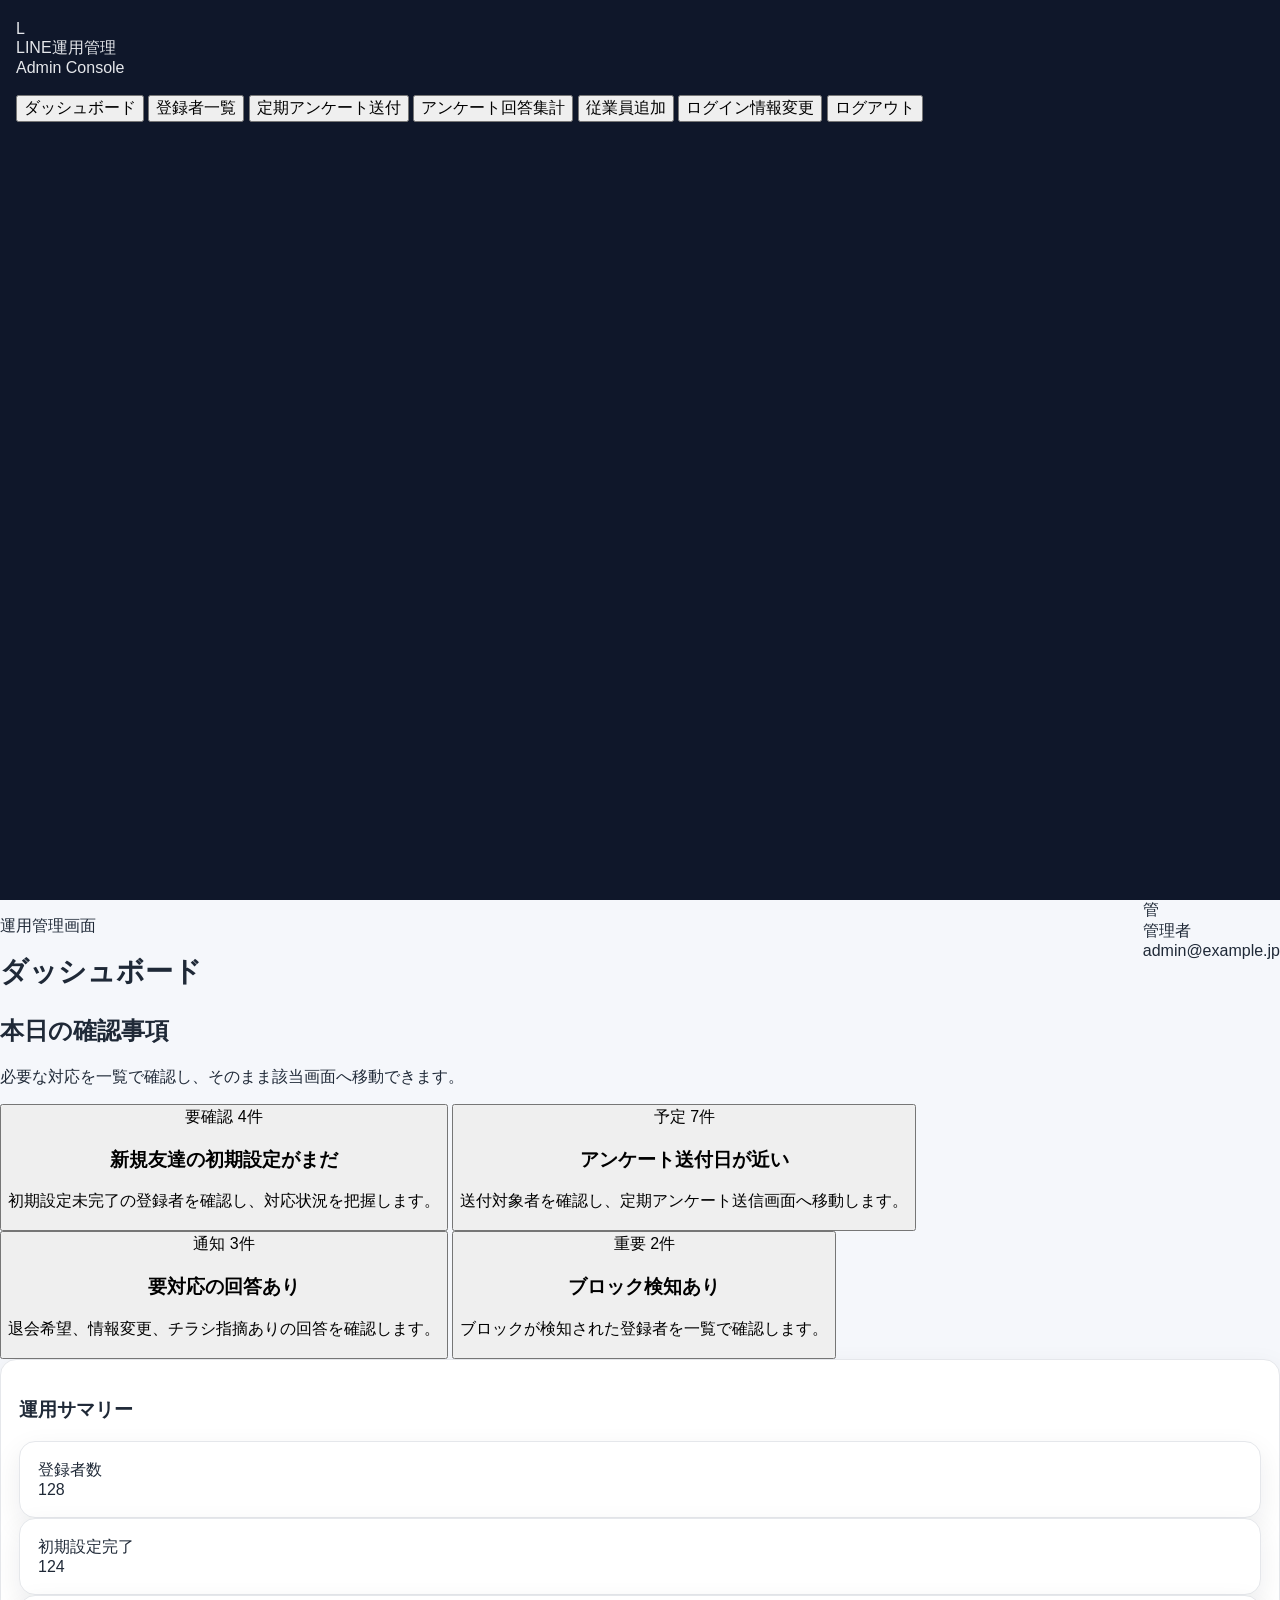
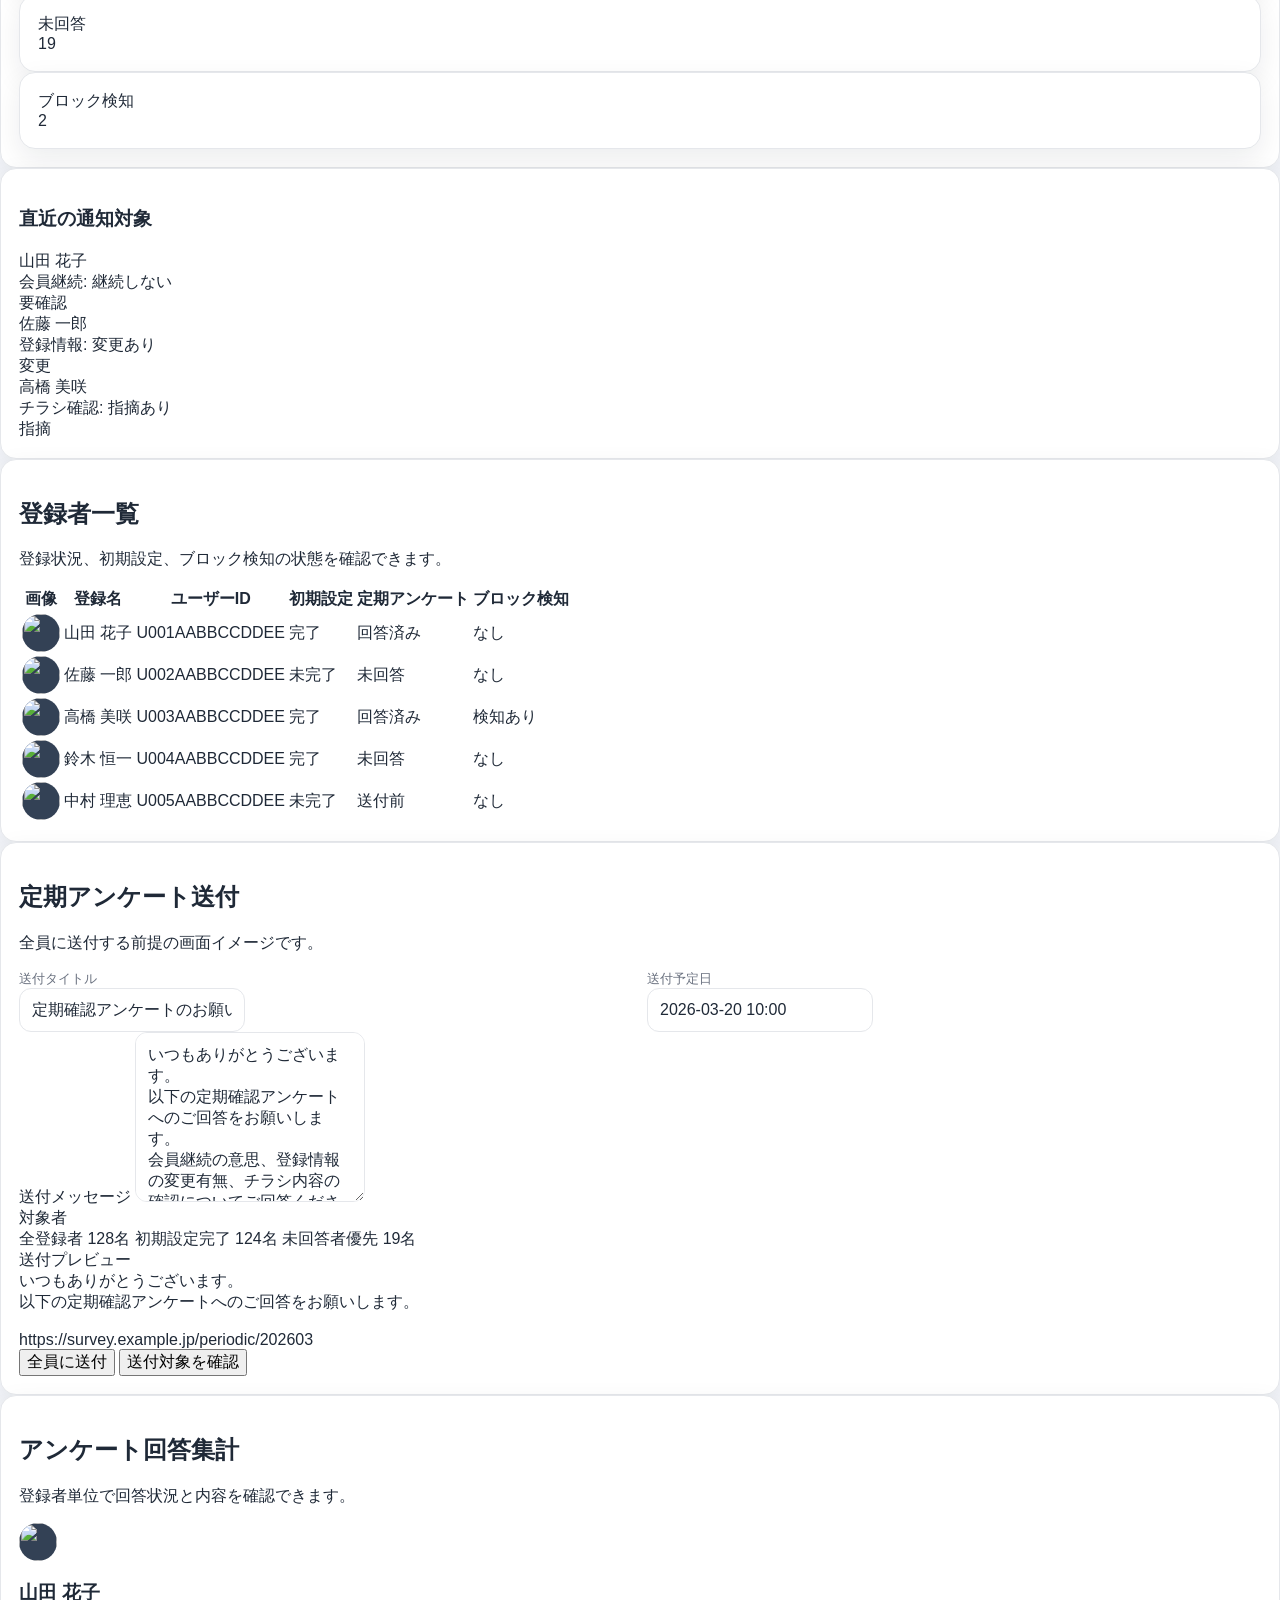
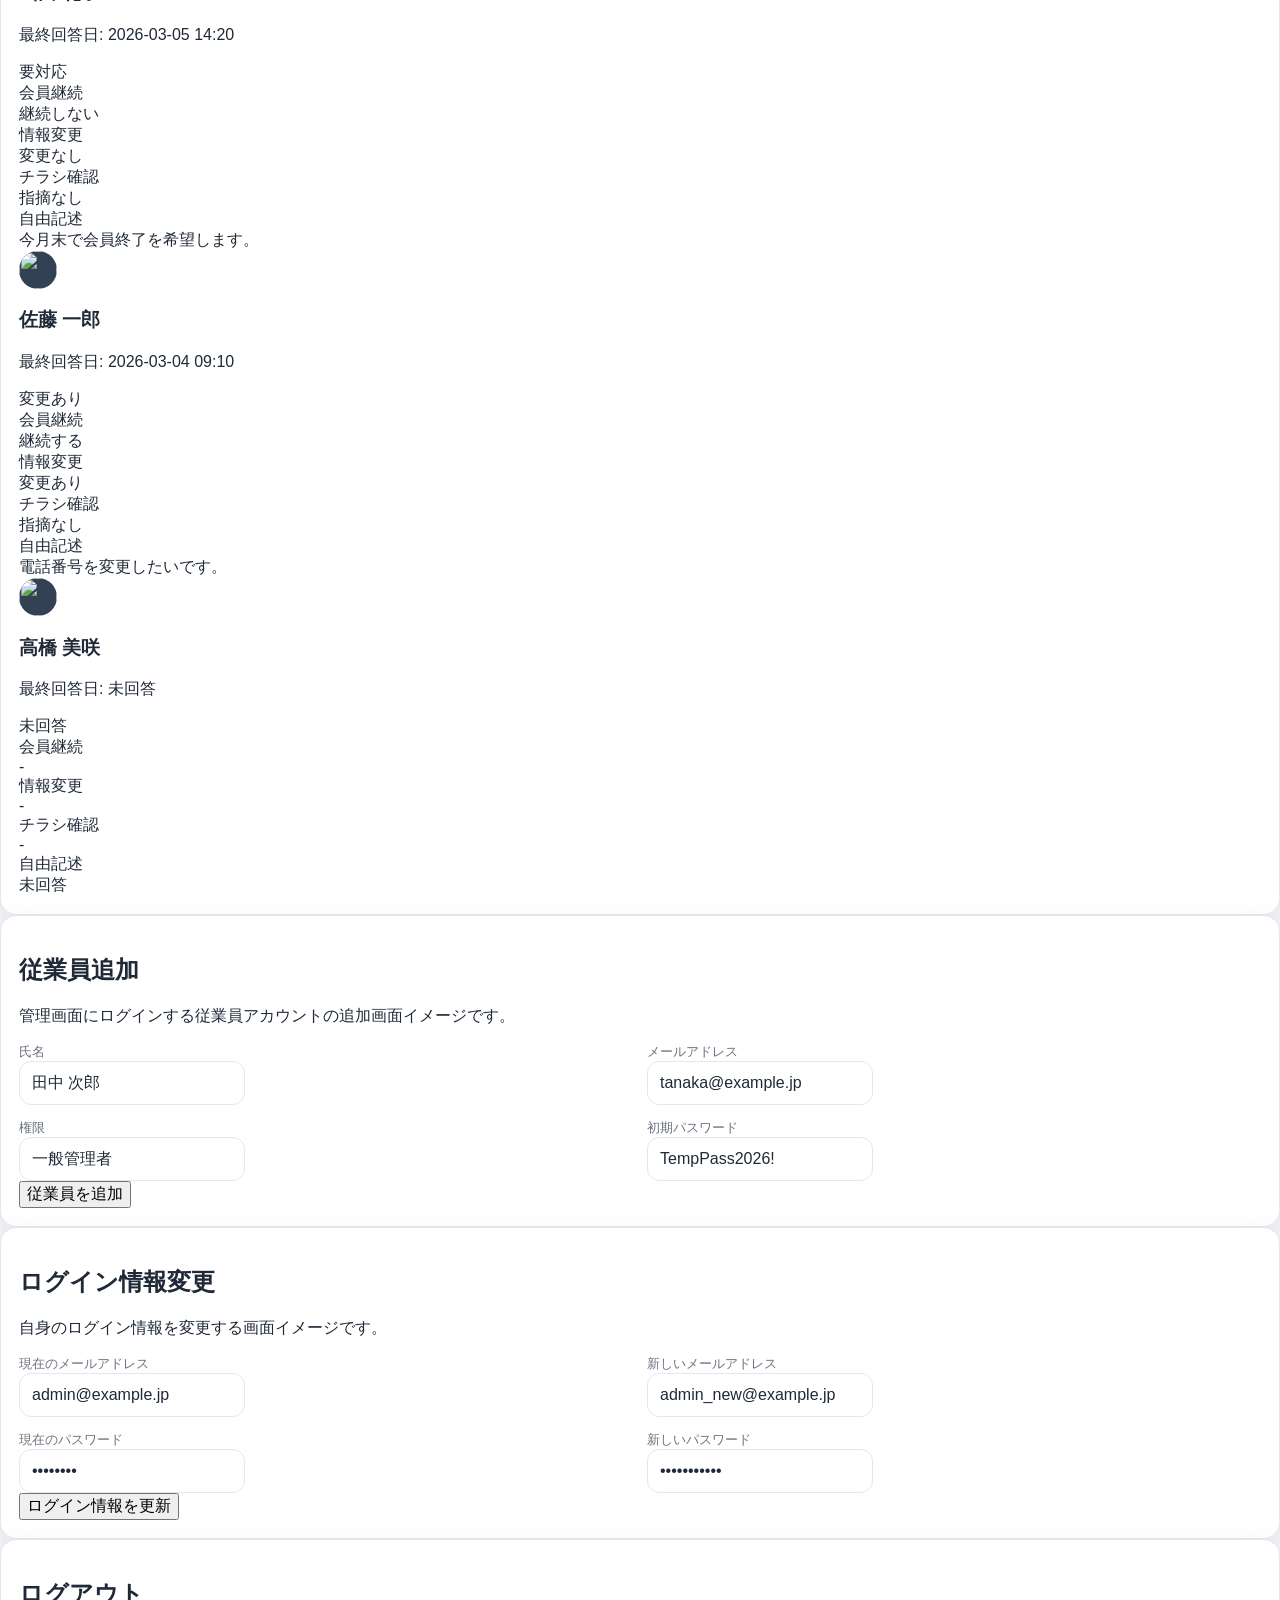
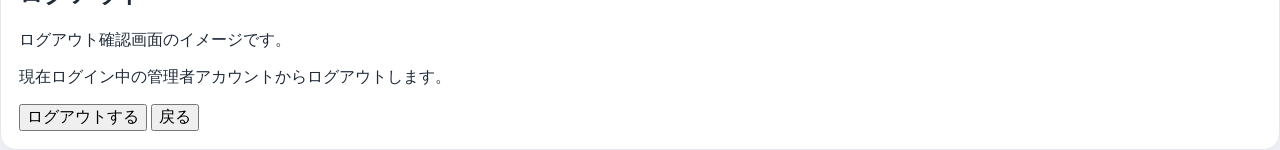
==== commit 9e8608b9: "Update admin.html" ====
--- a/admin.html
+++ b/admin.html
@@ -4,7 +4,7 @@
   <meta charset="UTF-8">
   <meta name="viewport" content="width=device-width, initial-scale=1.0">
   <title>管理画面モック</title>
-  <link rel="stylesheet" href="styles.css">
+  <link rel="stylesheet" href="admin.css">
 </head>
 <body>
   <div class="app">
@@ -468,6 +468,7 @@
     </div>
   </div>
 
-  <script src="app.js"></script>
+  <script src="admin.js"></script>
 </body>
 </html>
+
--- a/admin.css
+++ b/admin.css
@@ -0,0 +1,99 @@
+* { box-sizing: border-box; }
+:root{
+  --bg:#f5f7fb; --panel:#ffffff; --line:#e5e7eb; --text:#1f2937; --muted:#6b7280;
+  --primary:#2563eb; --primary-soft:#dbeafe; --success:#16a34a; --warning:#d97706; --danger:#dc2626;
+  --shadow: 0 10px 28px rgba(15,23,42,.08);
+  --radius: 16px;
+}
+html,body{margin:0;padding:0;font-family:-apple-system,BlinkMacSystemFont,"Segoe UI",sans-serif;color:var(--text);background:var(--bg);}
+button,input,select,textarea{font:inherit;}
+.app-shell{display:grid;grid-template-columns:280px 1fr;min-height:100vh;}
+.sidebar{background:#0f172a;color:#e5e7eb;padding:20px 16px;display:flex;flex-direction:column;gap:18px;position:sticky;top:0;height:100vh;}
+.brand{display:flex;align-items:center;gap:12px;padding:8px;}
+.brand-mark{width:44px;height:44px;border-radius:12px;background:linear-gradient(135deg,#60a5fa,#2563eb);display:grid;place-items:center;font-weight:700;}
+.brand-title{font-weight:700;}
+.brand-sub{font-size:12px;color:#94a3b8;}
+.nav{display:flex;flex-direction:column;gap:6px;}
+.nav-item{background:transparent;color:inherit;border:0;text-align:left;padding:12px 14px;border-radius:12px;cursor:pointer;}
+.nav-item:hover,.nav-item.active{background:rgba(255,255,255,.08);}
+.sidebar-footer{margin-top:auto;padding:8px;}
+.user-chip{display:flex;align-items:center;gap:12px;background:rgba(255,255,255,.06);padding:12px;border-radius:14px;}
+.avatar{width:38px;height:38px;border-radius:50%;background:#334155;display:grid;place-items:center;font-weight:700;}
+.main{padding:24px;}
+.topbar{display:flex;justify-content:space-between;gap:16px;align-items:flex-start;margin-bottom:20px;}
+.topbar h1{margin:0 0 4px;font-size:28px;}
+.muted{color:var(--muted);font-size:13px;}
+.topbar-actions{display:flex;gap:10px;align-items:center;flex-wrap:wrap;}
+.search{min-width:320px;border:1px solid var(--line);background:#fff;border-radius:12px;padding:12px 14px;}
+.btn,.icon-btn,.text-btn,.chip{border:1px solid transparent;border-radius:12px;padding:10px 14px;background:#fff;cursor:pointer;}
+.btn-primary{background:var(--primary);color:#fff;}
+.btn-secondary{border-color:var(--line);}
+.text-btn{background:transparent;color:var(--primary);padding:0;border:0;}
+.icon-btn{width:40px;height:40px;display:grid;place-items:center}
+.mobile-only{display:none;}
+
+.grid{display:grid;gap:16px;margin-bottom:16px;}
+.cols-4{grid-template-columns:repeat(4,minmax(0,1fr));}
+.cols-3{grid-template-columns:repeat(3,minmax(0,1fr));}
+.cols-2{grid-template-columns:repeat(2,minmax(0,1fr));}
+.span-2{grid-column:span 2;}
+.panel,.stat-card{background:var(--panel);border:1px solid var(--line);border-radius:var(--radius);box-shadow:var(--shadow);}
+.panel{padding:18px;}
+.panel-header{display:flex;justify-content:space-between;align-items:center;gap:12px;margin-bottom:14px;}
+.panel-header h2{margin:0;font-size:18px;}
+.stat-card{padding:18px;}
+.stat-label{font-size:13px;color:var(--muted);}
+.stat-value{font-size:34px;font-weight:800;margin:10px 0 4px;}
+.stat-sub{font-size:13px;color:var(--muted);}
+.filters{display:flex;gap:8px;flex-wrap:wrap;}
+.chip{font-size:12px;border-color:var(--line);background:#fff;}
+.chip.active{background:var(--primary-soft);color:var(--primary);border-color:transparent;}
+.table{width:100%;border-collapse:collapse;}
+.table th,.table td{padding:12px 10px;border-bottom:1px solid var(--line);text-align:left;font-size:14px;vertical-align:top;}
+.table th{font-size:12px;color:var(--muted);font-weight:700;}
+.badge{display:inline-flex;align-items:center;justify-content:center;padding:4px 10px;border-radius:999px;background:#eef2ff;color:#4338ca;font-size:12px;font-weight:600;white-space:nowrap;}
+.badge.success{background:#dcfce7;color:#166534;}
+.badge.warning{background:#ffedd5;color:#9a3412;}
+.badge.danger{background:#fee2e2;color:#991b1b;}
+
+.timeline{display:flex;flex-direction:column;gap:14px;}
+.timeline-item{display:grid;grid-template-columns:auto 1fr auto;gap:12px;align-items:flex-start;padding:12px 0;border-bottom:1px solid var(--line);}
+.timeline.compact .timeline-item{grid-template-columns:auto 1fr;}
+.timeline-item:last-child{border-bottom:0;}
+.dot{width:10px;height:10px;background:var(--primary);border-radius:50%;margin-top:8px;}
+.item-title{font-weight:600;}
+.list{display:flex;flex-direction:column;gap:8px;}
+.list-row{display:flex;justify-content:space-between;gap:10px;align-items:center;padding:12px;border:1px solid var(--line);border-radius:12px;background:#fff;}
+.fake-chart{display:flex;flex-direction:column;gap:14px;}
+.bar-row{display:grid;grid-template-columns:56px 1fr 42px;gap:12px;align-items:center;font-size:14px;}
+.bar{height:10px;background:#e5e7eb;border-radius:999px;overflow:hidden;}
+.bar i{display:block;height:100%;background:linear-gradient(90deg,#60a5fa,#2563eb);border-radius:999px;}
+.note-box{font-size:14px;line-height:1.7;background:#f8fafc;border:1px dashed #cbd5e1;padding:14px;border-radius:14px;}
+.detail-grid{align-items:start;}
+.form-grid{display:grid;grid-template-columns:repeat(2,minmax(0,1fr));gap:14px;}
+.form-grid label{display:flex;flex-direction:column;gap:8px;font-size:13px;color:var(--muted);}
+input,select,textarea{border:1px solid var(--line);border-radius:12px;padding:12px 12px;background:#fff;color:var(--text);}
+textarea{min-height:100px;resize:vertical;}
+.actions{display:flex;gap:10px;justify-content:flex-end;margin-top:16px;}
+.card-stack{display:flex;flex-direction:column;gap:10px;}
+.sub-card{padding:14px;border:1px solid var(--line);border-radius:14px;background:#fff;}
+.sub-card-title{font-weight:700;margin-bottom:4px;}
+.page{display:none;}
+.page.active{display:block;}
+
+@media (max-width: 1100px){
+  .cols-4,.cols-3{grid-template-columns:repeat(2,minmax(0,1fr));}
+  .app-shell{grid-template-columns:1fr;}
+  .sidebar{position:fixed;left:-100%;z-index:30;transition:left .25s ease;width:280px;}
+  .sidebar.open{left:0;}
+  .mobile-only{display:grid;}
+}
+@media (max-width: 760px){
+  .main{padding:16px;}
+  .topbar{flex-direction:column;}
+  .topbar-actions{width:100%;}
+  .search{min-width:unset;width:100%;}
+  .cols-2,.cols-3,.cols-4,.form-grid{grid-template-columns:1fr;}
+  .span-2{grid-column:auto;}
+  .table{display:block;overflow:auto;white-space:nowrap;}
+}
